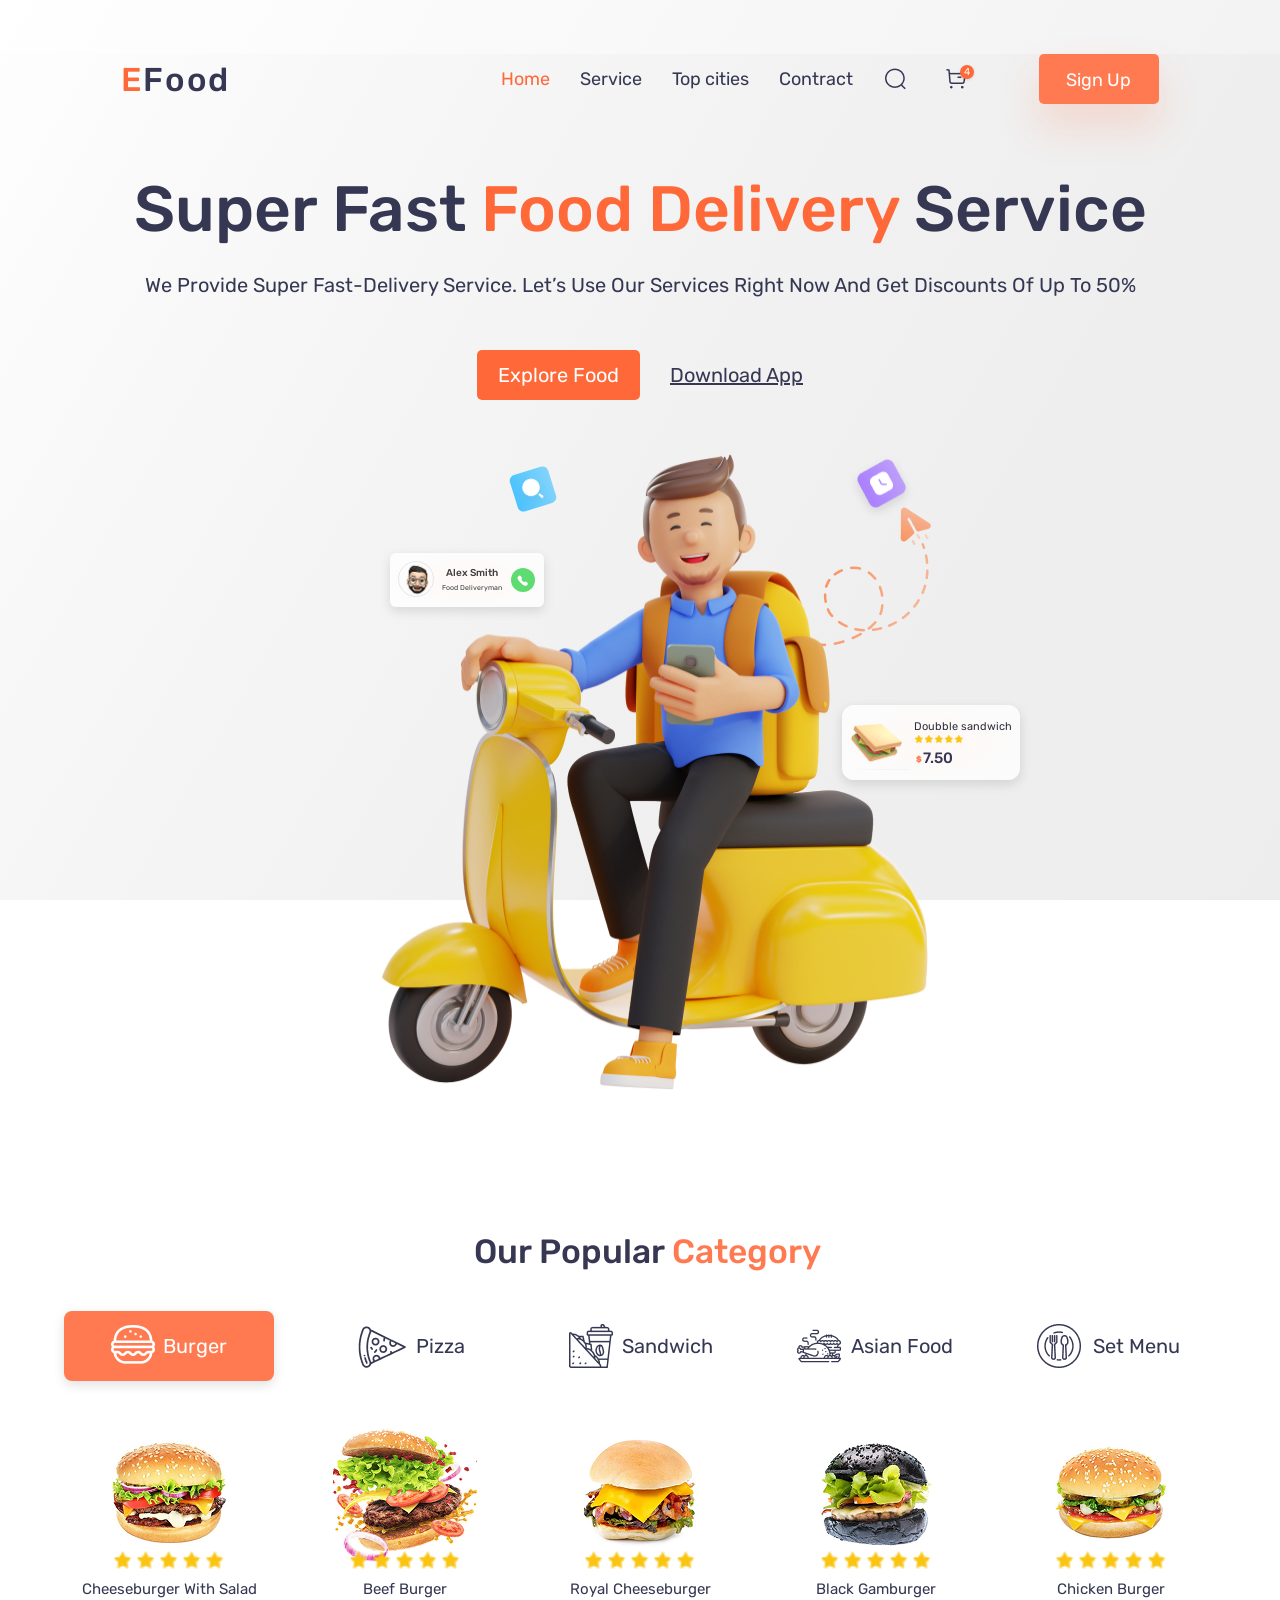
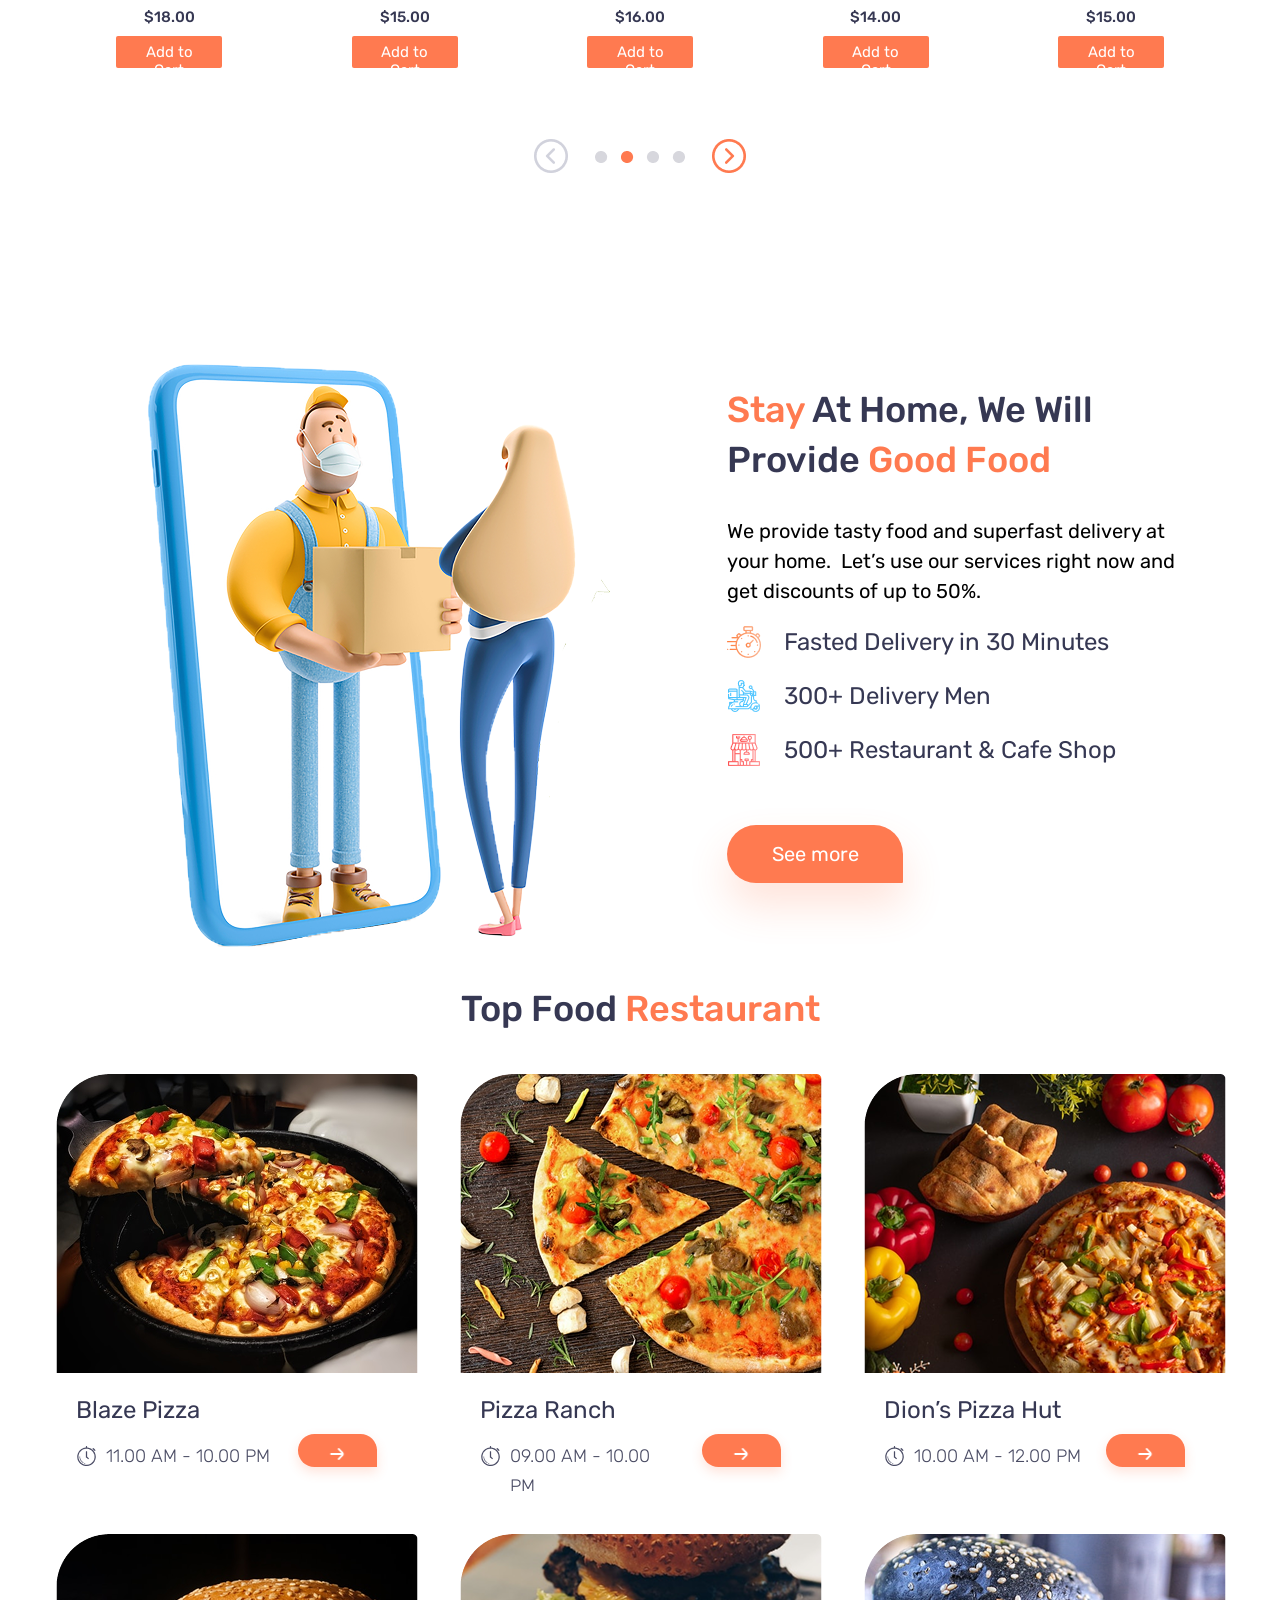
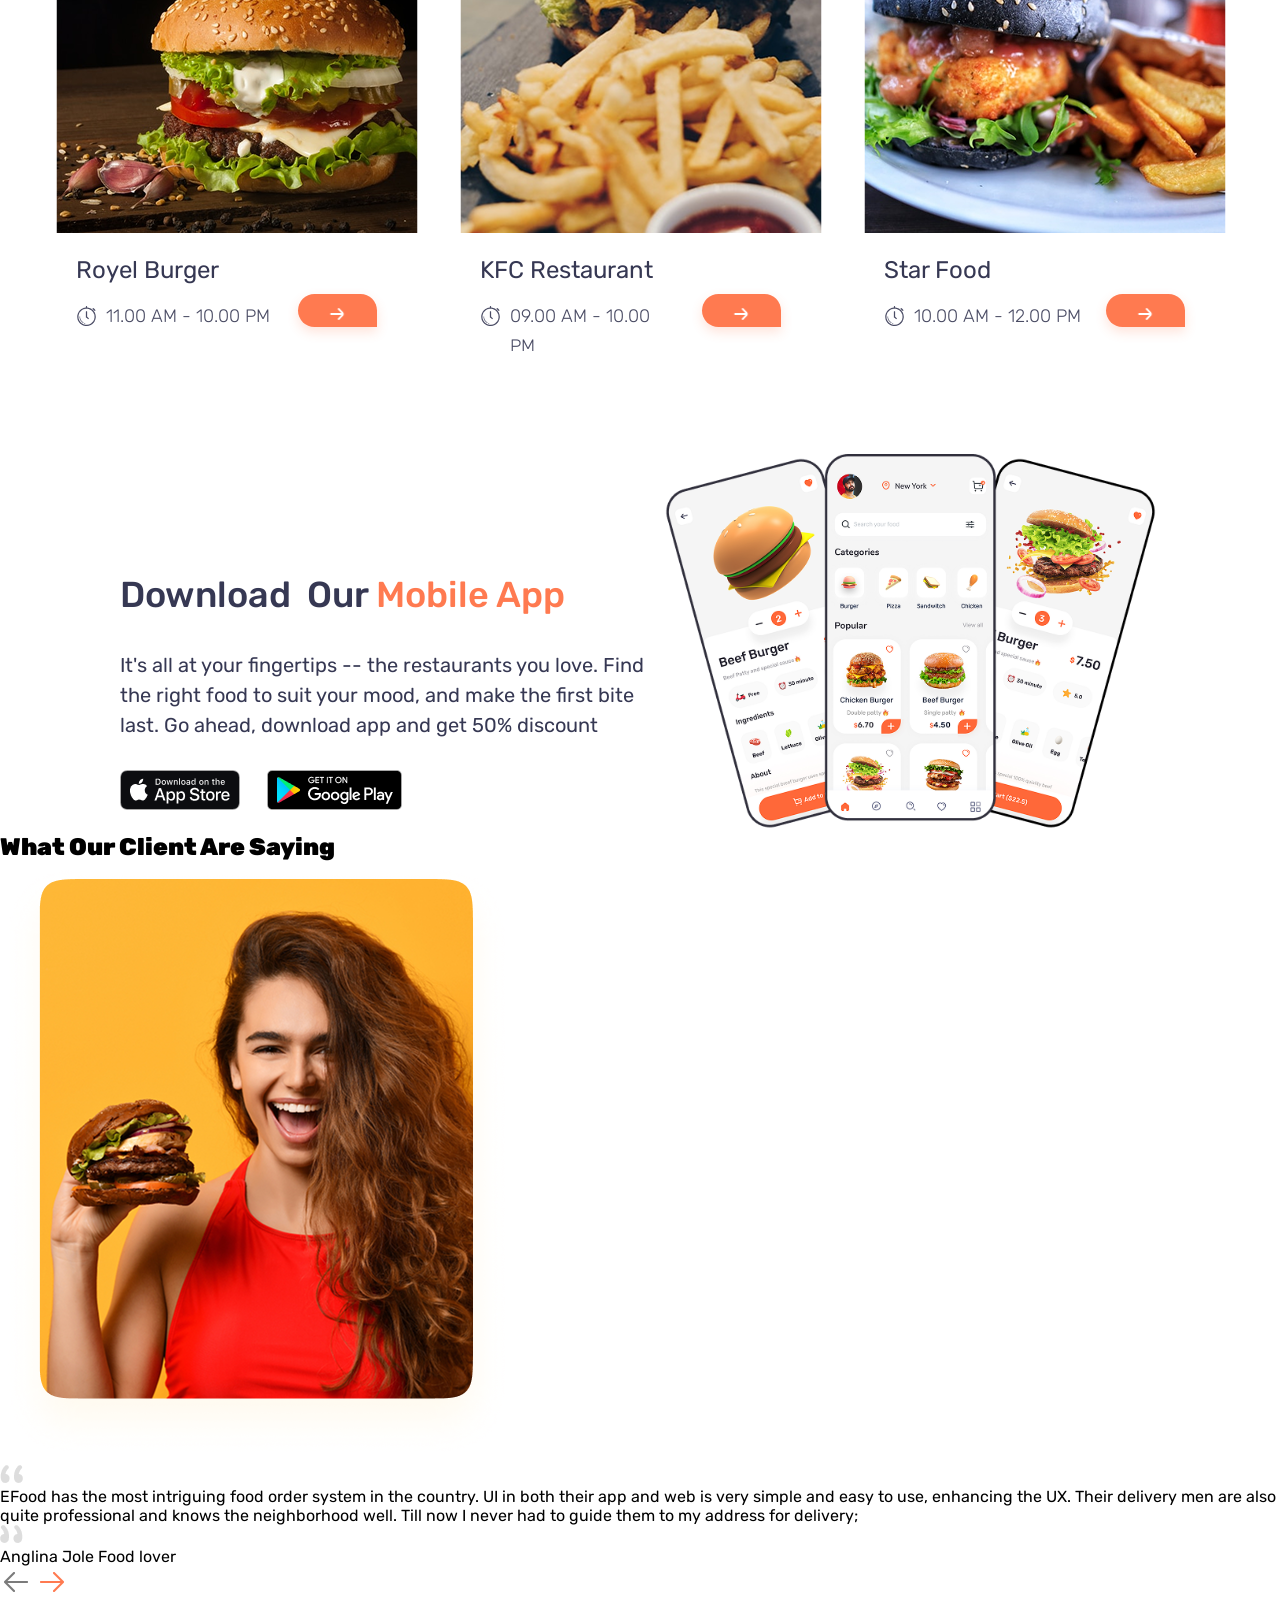
==== index.html @ 4e9129b2 "feat: add html code for Our Client section" ====
<!DOCTYPE html>
<html lang="en">
<head>
    <meta charset="UTF-8">
    <meta name="viewport" content="width=device-width, initial-scale=1.0">
    <title>EFood</title>
    <link rel="stylesheet" href="css/main.css">
</head>
<body class="container">
    <header class="header">
        <div class="header__container">
            <a href="/" class="header__logo">
                <h2 ><span>EFood</span></h2>
            </a>
             <div class="burger-menu">
                <nav class="header__nav">
                    <ul class="nav__list">
                        <li class="nav__item"><a href="/" class="nav__link active">Home</a></li>
                        <li class="nav__item"><a href="#service" class="nav__link">Service</a></li>
                        <li class="nav__item"><a href="#cities" class="nav__link">Top cities</a></li>
                        <li class="nav__item"><a href="#contact" class="nav__link">Contract</a></li>
                    </ul>
                </nav>    
                <div class="header__actions">
                    <button class="action__search">
                        <img src="images/little_search.png" alt="Search icon">
                    </button>
                    
                    <button class="action__cart">
                        <img src="images/cart.png" alt="Cart icon">
                        <span class="cart__badge">4</span>
                    </button>
                </div>
             </div>   
             <div class="menu_right">
                <button class="header__right-button">
                    <span class="signup_span">Sign Up</span>
                </button>
                <button class="mobile-menu-btn">
                    <img src="images/burger-menu.svg" alt="Menu">
                </button>  
             </div>
           
        </div>
    </header>
    <main>
        <section class="main_section1">
            <div class="main_div1_left">
                <h1 class="div__h1">
                    Super Fast <span class="h1_span">Food Delivery</span> Service
                </h1>
                <p class="div_p">We provide super fast-delivery service. Let’s use our services right now and get discounts of up to 50%</p>
                <div class="main_download"> 
                    <button class="div_button">Explore Food</button>
                    <a class="div_link" href="">Download App</a>
                </div>
            </div>
            <div class="main_div1_right">
                <span class="div_span_search">
                    <img  class="search_img" src="images/Search.png" alt="">
                </span>
                <img class="div_span_clock" src="images/Time.png" alt="">
                <div class="message_left">
                    <div class="row_massage">
                        <span class="div_span_funguy">
                            <img class="funny_guy_img" src="images/funny_guy.png" alt="">
                        </span>
                        <div class="column_massage">
                            <h4>Alex Smith</h4>
                            <span class="delivery_span">Food Deliveryman</span>
                        </div>
                        <span class="call_span"><img src="images/Call.png" alt=""></span>
                    </div>
                </div>

                <img class="send" src="images/Send.png" alt="">
                <img class="vector" src="images/Vector_7.png" alt="">
                
                <div class="message_right"> 
                    <img src="images/sandwitch.png" alt="" class="sandwich_img">
                    
                    <div class="sandwich-container">    
                        <p class="sandwich_text">Doubble sandwich</p>
                        <div class="stars_icons">
                            <img src="images/Icons=Star.png" alt="star_icon" class="star_icon">
                            <img src="images/Icons=Star.png" alt="star_icon" class="star_icon">
                            <img src="images/Icons=Star.png" alt="star_icon" class="star_icon">
                            <img src="images/Icons=Star.png" alt="star_icon" class="star_icon">
                            <img src="images/Icons=Star.png" alt="star_icon" class="star_icon">
                        </div>
                        <div class="div_dollar_price">
                            <span class="dollar">$</span>
                            <p class="price">7.50</p>
                        </div>
                    </div>  
                </div>
            <img class="img_scooter_guy" src="images/Scooter_Guy.png" alt="">
            </div>
        </section>
        <section class="popular_category_container">
            <h2 class="popular_category_section_title">Our Popular <span class="category_span">Category</span></h2>
            <div class="image-text-blocks">
                <div class="image-text-block">
                    <img src="images/little_burger.png" alt="Burger" class="block-image">
                    <p class="block-text">Burger</p>
                </div>
                <div class="image-text-block">
                    <img src="images/pizza.png" alt="Pizza" class="block-image">
                    <p class="block-text">Pizza</p>
                </div>
                <div class="image-text-block">
                    <img src="images/sandwich_coffe_img.png" alt="sandwich" class="block-image">
                    <p class="block-text">Sandwich</p>
                </div>
                <div class="image-text-block">
                    <img src="images/asian_food.png" alt="Asian Food" class="block-image">
                    <p class="block-text">Asian Food</p>
                </div>
                <div class="image-text-block">
                    <img src="images/set_menu.png" alt="Set Menu" class="block-image">
                    <p class="block-text">Set Menu</p>
                </div>
            </div>
            <div class="complex-blocks">
                <div class="complex-block">
                  <img src="images/big_burger_img1.png" alt="Buger" class="complex-image">
                  <div class="icons">
                    <img src="images/Icons=Star.png" alt="Star rating" class="icon">
                    <img src="images/Icons=Star.png" alt="Star rating" class="icon">
                    <img src="images/Icons=Star.png" alt="Star rating" class="icon">
                    <img src="images/Icons=Star.png" alt="Star rating" class="icon">
                    <img src="images/Icons=Star.png" alt="Star rating" class="icon">
                  </div>
                  <p class="complex-text">Cheeseburger With Salad</p>
                  <p class="complex-price">$18.00</p>
                  <button class="complex-button">Add to Cart</button>
                </div>
                <div class="complex-block">
                    <img src="images/big_burger_img2.png" alt="Buger" class="complex-image">
                    <div class="icons">
                        <img src="images/Icons=Star.png" alt="Star rating" class="icon">
                        <img src="images/Icons=Star.png" alt="Star rating" class="icon">
                        <img src="images/Icons=Star.png" alt="Star rating" class="icon">
                        <img src="images/Icons=Star.png" alt="Star rating" class="icon">
                        <img src="images/Icons=Star.png" alt="Star rating" class="icon">
                    </div>
                    <p class="complex-text">Beef Burger</p>
                    <p class="complex-price">$15.00</p>
                    <button class="complex-button">Add to Cart</button>
                </div>
                <div class="complex-block">
                    <img src="images/big_burger_img3.png" alt="Buger" class="complex-image">
                    <div class="icons">
                        <img src="images/Icons=Star.png" alt="Star rating" class="icon">
                        <img src="images/Icons=Star.png" alt="Star rating" class="icon">
                        <img src="images/Icons=Star.png" alt="Star rating" class="icon">
                        <img src="images/Icons=Star.png" alt="Star rating" class="icon">
                        <img src="images/Icons=Star.png" alt="Star rating" class="icon">
                    </div>
                    <p class="complex-text">Royal Cheeseburger</p>
                    <p class="complex-price">$16.00</p>
                    <button class="complex-button">Add to Cart</button>
                </div>
                <div class="complex-block">
                    <img src="images/big_burger_img4.png" alt="Buger" class="complex-image">
                    <div class="icons">
                      <img src="images/Icons=Star.png" alt="Star rating" class="icon">
                      <img src="images/Icons=Star.png" alt="Star rating" class="icon">
                      <img src="images/Icons=Star.png" alt="Star rating" class="icon">
                      <img src="images/Icons=Star.png" alt="Star rating" class="icon">
                      <img src="images/Icons=Star.png" alt="Star rating" class="icon">
                    </div>
                    <p class="complex-text">Black Gamburger</p>
                    <p class="complex-price">$14.00</p>
                    <button class="complex-button">Add to Cart</button>
                </div>
                <div class="complex-block">
                    <img src="images/big_burger_img5.png" alt="Buger" class="complex-image">
                    <div class="icons">
                        <img src="images/Icons=Star.png" alt="Star rating" class="icon">
                        <img src="images/Icons=Star.png" alt="Star rating" class="icon">
                        <img src="images/Icons=Star.png" alt="Star rating" class="icon">
                        <img src="images/Icons=Star.png" alt="Star rating" class="icon">
                        <img src="images/Icons=Star.png" alt="Star rating" class="icon">
                    </div>
                    <p class="complex-text">Chicken Burger</p>
                    <p class="complex-price">$15.00</p>
                    <button class="complex-button">Add to Cart</button>
                </div>
            </div>
            <div class="carousel">
                <img class="carousel-arrow-left" src="images/up-arrow.png" alt="Previous">
                <img class="carousel-arrow-items" src="images/Next.png" alt="Next">
                <img class="carousel-arrow-right" src="images/up-arrow_clicked.png" alt="Next">
            </div>
        </section>
        <section class="home-section">
            <div class="home-image">
                <img src="images/food_delivery.png" alt="Food delivery">
            </div>
            <div class="home-content">
                <h2 class="home-title">
                    <span class="first-word">Stay</span> at home, we will<br>
                    Provide <span class="last-words">good food</span>
                </h2>
                <p class="home-text">
                    We provide tasty food and superfast delivery at your home.&nbsp;&nbsp;Let’s use our services right now and get discounts of up to 50%.
                </p>
          
                <div class="home-features">
                    <div class="feature">
                        <img src="images/stopwatch.png" alt="Fast delivery" class="feature-icon">
                        <p class="feature-text">Fasted Delivery in 30 Minutes</p>
                    </div>
                    <div class="feature">
                        <img src="images/Delivery_icon.png" alt="Delivery man" class="feature-icon">
                        <p class="feature-text">300+ Delivery Men</p>
                    </div>
                    <div class="feature">
                        <img src="images/Resturent_icon.png" alt="Restaurants" class="feature-icon">
                        <p class="feature-text">500+ Restaurant & Cafe Shop</p>
                    </div>
                </div>
                <button class="home-button">See more</button>
            </div>
        </section>
        <section class="top_food_section">
            <h2 class="top_food_section_title">Top Food <span class="restaurant_span">Restaurant</span></h2>
            <div class="top_food_container">
                <div class="top_food_grid-item">
                    <img src="images/blaze_pizza.png" alt="Blaze Pizza" class="top_food_img">
                    <h3 class="top_food_text">Blaze Pizza</h3>
                    <div class="top_food_footer">
                        <img src="images/timer.png" alt="Opening hours" class="timer-icon">
                        <span class="footer-text">11.00 AM - 10.00 PM</span>
                        <button class="footer-button">
                            <img src="images/arrow.png" alt="View details" class="arrow-icon">
                        </button>
                    </div>
                </div>
          
              
                <div class="top_food_grid-item">
                    <img src="images/pizza_ranch.png" alt="Pizza Ranch" class="top_food_img">
                    <h3 class="top_food_text">Pizza Ranch</h3>
                    <div class="top_food_footer">
                        <img src="images/timer.png" alt="Opening hours" class="timer-icon">
                        <span class="footer-text">09.00 AM - 10.00 PM</span>
                        <button class="footer-button">
                            <img src="images/arrow.png" alt="View details" class="arrow-icon">
                        </button>
                    </div>
                </div>
            
                <div class="top_food_grid-item">
                    <img src="images/dion_pizza.png" alt="Dion's Pizza Hut" class="top_food_img">
                    <h3 class="top_food_text">Dion’s Pizza Hut</h3>
                    <div class="top_food_footer">
                        <img src="images/timer.png" alt="Opening hours" class="timer-icon">
                        <span class="footer-text">10.00 AM - 12.00 PM</span>
                        <button class="footer-button">
                            <img src="images/arrow.png" alt="View details" class="arrow-icon">
                        </button>
                    </div>
                </div>
            
                <div class="top_food_grid-item">
                    <img src="images/royel_burger.png" alt="Royel Burger" class="top_food_img">
                    <h3 class="top_food_text">Royel Burger</h3>
                    <div class="top_food_footer">
                        <img src="images/timer.png" alt="Opening hours" class="timer-icon">
                        <span class="footer-text">11.00 AM - 10.00 PM</span>
                        <button class="footer-button">
                            <img src="images/arrow.png" alt="View details" class="arrow-icon">
                        </button>
                    </div>
                </div>
            
                <div class="top_food_grid-item">
                    <img src="images/kfc.png" alt="KFC Restaurant" class="top_food_img">
                    <h3 class="top_food_text">KFC Restaurant</h3>
                    <div class="top_food_footer">
                        <img src="images/timer.png" alt="Opening hours" class="timer-icon">
                        <span class="footer-text">09.00 AM - 10.00 PM</span>
                        <button class="footer-button">
                            <img src="images/arrow.png" alt="View details" class="arrow-icon">
                        </button>
                    </div>
                </div>
            
                <div class="top_food_grid-item">
                    <img src="images/star_food.png" alt="Star Food" class="top_food_img">
                    <h3 class="top_food_text">Star Food</h3>
                    <div class="top_food_footer">
                        <img src="images/timer.png" alt="Opening hours" class="timer-icon">
                        <span class="footer-text">10.00 AM - 12.00 PM</span>
                        <button class="footer-button">
                            <img src="images/arrow.png" alt="View details" class="arrow-icon">
                        </button>
                    </div>
                </div>
            </div>
        </section>
        <section class="app-download-section">
            <h2 class="visually-hidden">Download Our Mobile App</h2>
            <div class="app-text-content">
                <h3 class="app-title">Download&nbsp;&nbsp;Our <span>Mobile App</span></h3>
                <p class="app-description">
                It's all at your fingertips -- the restaurants you love. Find the right food to suit your mood, and make the first bite last. Go ahead, download app and get 50% discount
                </p>
                <div class="app-buttons">
                    <button class="apple_button"></button>
                    <button class="google_button"></button>
                </div>
            </div>
            <img src="images/iphone_group.png" alt="App screens" class="app-image">
        </section>
        <section class="testimonial-section">
            <h2>What Our Client Are <span>Saying</span></h2>
            <div class="testimonial-content">
                
                    <img src="images/smiling_girl.png" alt="Client testimonial" class="testimonial-image">
                
                <div class="client_block1">
                    <div class="testimonial-text">
                        <img src="images/left_mark.png" alt="" class="quote-open">
                        <p>EFood has the most intriguing food order system in the
                            country. UI in both their app and web is very simple
                            and easy to use, enhancing the UX. Their delivery men are also
                            quite professional and knows the neighborhood well. Till
                            now I never had to guide them to my address for delivery;
                        </p>
                        <img src="images/right_mark.png" alt="" class="quote-close">
                    </div>
                <div class="client_block2">
                    <div class="testimonial-author">
                        <span class="author-name">Anglina Jole</span>
                        <span class="author-title">Food lover</span>
                    </div>
                    <div class="testimonial-navigation">
                        <img src="images/ArrowLeft.png" alt="Previous testimonial" class="arrow-left">
                        <img src="images/ArrowRight.png" alt="Next testimonial" class="arrow-right">
                    </div>
                </div>
                   
                </div>
            </div>
        </section>
    </main>
</body>
</html>
---- css/main.css ----
*,
*::before,
*::after {
    margin: 0;
    padding: 0;
    box-sizing: border-box;
}

@font-face {
  font-display: swap; /* Check https://developer.mozilla.org/en-US/docs/Web/CSS/@font-face/font-display for other options. */
  font-family: 'Rubik';
  font-style: normal;
  font-weight: 300;
  src: url('../fonts/rubik-v28-latin-300.woff2') format('woff2'); /* Chrome 36+, Opera 23+, Firefox 39+, Safari 12+, iOS 10+ */
}

/* rubik-regular - latin */
@font-face {
    font-display: swap; /* Check https://developer.mozilla.org/en-US/docs/Web/CSS/@font-face/font-display for other options. */
    font-family: 'Rubik';
    font-style: normal;
    font-weight: 400;
    src: url('../fonts/rubik-v28-latin-regular.woff2') format('woff2'); /* Chrome 36+, Opera 23+, Firefox 39+, Safari 12+, iOS 10+ */
  }
  /* rubik-500 - latin */
  @font-face {
    font-display: swap; /* Check https://developer.mozilla.org/en-US/docs/Web/CSS/@font-face/font-display for other options. */
    font-family: 'Rubik';
    font-style: normal;
    font-weight: 500;
    src: url('../fonts/rubik-v28-latin-500.woff2') format('woff2'); /* Chrome 36+, Opera 23+, Firefox 39+, Safari 12+, iOS 10+ */
  }
  /* rubik-900 - latin */
  @font-face {
    font-display: swap; /* Check https://developer.mozilla.org/en-US/docs/Web/CSS/@font-face/font-display for other options. */
    font-family: 'Rubik';
    font-style: normal;
    font-weight: 900;
    src: url('../fonts/rubik-v28-latin-900.woff2') format('woff2'); /* Chrome 36+, Opera 23+, Firefox 39+, Safari 12+, iOS 10+ */
  }


  @font-face {
    font-display: swap; /* Check https://developer.mozilla.org/en-US/docs/Web/CSS/@font-face/font-display for other options. */
    font-family: 'DM Sans';
    font-style: normal;
    font-weight: 400;
    src: url('../fonts/dm-sans-v15-latin-regular.woff2') format('woff2'); /* Chrome 36+, Opera 23+, Firefox 39+, Safari 12+, iOS 10+ */
  }

  body, button {
    font-family: 'Rubik', sans-serif;
    font-weight: 400; 
    margin: 0;
    padding: 0;
    
  }
  
  h1, h2, h3 {
    font-family: 'Rubik', sans-serif;
    font-weight: 900; 
  }
  
  .special-text {
    font-family: 'Rubik', sans-serif;
    font-weight: 500; 
  }
  

  body {
    max-width: 1440px;
    width: 100%;
    margin: 0 auto;
    box-sizing: border-box;
  }
  
  .container {
    
    max-width: 1440px; 
    margin: 0 auto; 
    box-sizing: border-box;
  }


  /*body {
    width: 100%;
    min-height: 100vh; /* Минимальная высота - на весь экран 
    margin: 0 auto;
    max-width: 1440px; /* Максимальная ширина для больших экранов 
    
    /* Для контента, который должен растягиваться 
    display: flex;
    flex-direction: column;
  }*/

  /*body{
    background: linear-gradient(120deg, rgba(239, 239, 239, 0.00) -2.01%, rgba(237, 237, 237, 1.0) 103.74%);
    backdrop-filter: blur(388.5px);
  }*/
  body, html {
    height: 100%;
    min-height: 100vh;
    margin: 0;
    background: linear-gradient(120deg, rgba(239, 239, 239, 0.00) -2.01%, rgba(237, 237, 237, 1.0) 103.74%);
   /* backdrop-filter: blur(388.5px);*/
    background-attachment: fixed;
  }

  .header {
    max-width: 73rem;
    max-height: 3.125rem;
    margin-top: 3.375rem;
    margin-left: 9.44%;
    margin-right: 9.44%;
  }
  
  .header__container {
    display: flex;
    align-items: center;
    justify-content: space-between;
    width: 100%;
    max-width: 100%;
    max-height: 3.125rem;
    
  }
  
  .header__logo {
    text-decoration: none;
  }
  
  .header__logo h2 {
    display: flex;
    max-width: 6.625rem; /* 106px → rem */
    color: #363853;
    font-size: 2.0625rem; /* 33px → rem  clamp(1.5rem, 5vw, 2.0625rem) */
    font-weight: 500;
    line-height: normal;
    letter-spacing: 0.103125rem; /* 1.65px → rem */
  }
  
  .header__logo span::first-letter{
    color: #FF6838;
  }
  
  .burger-menu {
    display: flex;
    flex-direction: row;
    margin-left: auto;  
  }


  .header__nav{
    display: flex;
    /* 17.4375rem → % */
  }
  
  .nav__list{
    max-width: 27.9375rem; /* 447px → rem */
    display: flex;
    justify-content: space-around;
    gap: 3.75rem;
    list-style: none;
    
  }
  
  .nav__item {
    font-style: normal;
   /* font-size: clamp(1rem, 3vw, 1.125rem); */
    font-size: 1.125rem;/* Адаптивный размер */
    line-height: normal;
    position: relative;
  }
  
  .header__nav .nav__list:nth-child(1) .nav__item {
    color: #FF6838;
  }
  
  .nav__link {
    text-decoration: none;
    color: #363853;
    transition: color 0.3s ease;
    display: flex;
    align-items: center;
    height: 100%;
    padding: 0.5rem 0; 
  }
  
  .nav__link.active {
    color: #FF6838 !important;
  }
  
  .header__actions {
    display: flex;
    align-items: center;
    width: auto; 
    margin-left: 3.6875rem; 
  }
  
  .action__search{
    background: none;
    display: flex;
    width: 1.3125rem;
    height: 1.375rem;
    border: none;
    flex-shrink: 0;
  }
  
  
  .action__cart{
    background: none;
    border: 2px;
    cursor: pointer;
    width: 1.25rem;
    height: 1.25rem;
    display: flex;
    margin-left: 3.75rem;
  }
  
  .cart__badge {
    position: absolute;
    width: 0.875rem;
    height: 0.875rem;
    background: #FF6838;
    color: white;
    border-radius: 50%;
    font-size: 0.625rem;
    display: flex;
    align-items: center;
    justify-content: center;
    box-shadow: 0 0.0625rem 0.1875rem rgba(0,0,0,0.12);
    transform: translate(14px, -4px); 
  }
  
  .header__right-button {
    background: #FF7A50;
    min-width: 7.5rem; /*clamp(6rem, 15vw, 7.5rem)*/
    min-height: 3.125rem; /*clamp(2.5rem, 6vw, 3.125rem)*/
    box-shadow: 0 1.375rem 2.5rem 0 rgba(255, 104, 56, 0.19);
    border-radius: 0.3125rem;
    border: none;
    transition: opacity 0.3s ease;
    display: flex;
    justify-content: center;
    align-items: center;
    margin-left: 3.5625rem;
  }
  
  .header__right-button:hover {
    opacity: 0.9;
  }
  
  .signup_span {
    font-size: 1.125rem; 
    color: #FFFFFF;
    cursor: pointer;
    font-style: normal;
    line-height: 1.3125rem;
    display: flex;
    margin-left: -0.0625rem;
    margin-top: 0.1875rem;
  }


.mobile-menu-btn {
  display: none;
  background: none;
  border: none;
  cursor: pointer;
}

.main_section1{
  max-width: 76.9375rem;
  width: 100%;
  min-height: 50rem;
  margin-left: 8.5rem;
  margin-right: 4.625rem;
  padding: 6.5625rem 0 0;
  display: flex;
  justify-content: space-between;
}

.main_div1_left{
  width: 50%;
  display: flex;
  flex-direction: column;
  margin-top: 7.1875rem;
}


.div__h1{
  color: var(--Primary, #363853);
  font-size: 4.125rem;
  font-style: normal;
  font-weight: 500;
  line-height: normal;
  text-transform: capitalize;
}

.h1_span{
  color: #FF6838
}

.div_p {
  color: var(--Primary, #363853);
  font-size: clamp(1rem, 2vw, 1.25rem);
  font-style: normal;
  line-height: 1.875rem;  
  text-transform: capitalize;
  margin-left: 0;
  margin-top: 1.4375rem;
}

.main_download{
  width: 100%;
  display: flex;
  flex-direction: row;
  gap: 1.875rem;
  justify-content: start;
  align-items: center;
  margin-top: 3.125rem;
}

.div_button{
  
  width: 10.1875rem;
  height: 3.15rem;
  border-radius: 0.3125rem;
  border: none;
  text-align: center;
  font-size: 1.25rem;
  font-style: normal;
  line-height: normal;
  background: #FF6838;
  color: #FFFFFF;
  cursor: pointer;
  transition: opacity 0.3s ease;
  display: flex;
  align-items: center;
  justify-content: center;
}

.div_link{
  text-decoration: none;
  color: #363853;
  font-size: 1.25rem;
  transition: color 0.3s ease;
  display: flex;
  align-items: center;
  text-decoration: underline;
  height: 100%;
  margin: 0.1875rem 0;

}

.main_div1_right{
 
  width: 65%;
  display: flex;
  flex-direction: column;
  align-items: center;
}

.div_span_search{
  width: 2.5rem;
  height: 2.375rem;
  transform: rotate(-17.42deg);
  display: flex;
  position: absolute;
  flex-shrink: 0;
  border: none;
  border-radius: 0.375rem;
  background: linear-gradient(86deg, #47C2FF -3.59%, rgba(99, 203, 254, 0.65) 131.2%);
  margin-left: -13.0625rem;
  margin-top: 1.375rem;
}
.search_img{
  width: 2.875rem;
  height: 2.75rem;
  transform: rotate(17.58deg);
  margin-left: -0.25rem;
  margin-top: 0px;
}

.div_span_clock{
  width: 4.5625rem;
  height: 4.5625rem;
  position: absolute;
  flex-shrink: 0;
  border-radius: 0.375rem;
  margin-left: 26.4375rem;
  margin-top: 0.4375rem;
}

.message_left{
  width: 9.625rem;
  height: 3.375rem;
  position: absolute;
  flex-shrink: 0;
  border-radius: 0.375rem;
  border: none;
  background: radial-gradient(50% 50% at 50% 50%, #FEF8F5 0%, rgba(255, 255, 255, 0.79) 100%);
  margin-left:  -21.6875rem;
  margin-top: 7.75rem;
  box-shadow: 0px 4px 12px 0px rgba(0, 0, 0, 0.12);

}

.row_massage{
  display: flex;
  flex-direction: row;
}

.div_span_funguy{
  width: 2.25rem;
  height: 2.25rem;
  position: absolute;
  flex-shrink: 0;
  border: 1px solid #96939333;
  border-radius: 50%;
  margin-left: 0.5rem;
  margin-top: 0.5rem;
}

.funny_guy_img {
  width: 2.625rem;
  height: 2.625rem;
  flex-shrink: 0;
  margin-left: -0.1875rem; 
  margin-top: -0.125rem;
}

.column_massage{
  display: flex;
  flex-direction: column;
  color: var(--Black, #3D3D3D);
  font-style: normal;
  text-transform: capitalize;
  line-height: 1.65;
  margin-left: 3.25rem;
  margin-top: 0.75rem;
}

.column_massage h4{
  font-size: 0.625rem;
  font-weight: 500;
}

.delivery_span{
  font-size: 0.4375rem;
}

.call_span{

  width: 1.5rem;
  height:  1.5rem;
  flex-shrink: 0;
  background: #5EDB71;

  border-radius: 50%;
  border: none;
  margin-left: 0.5625rem;
  margin-top: 0.9375rem;
}
.call_span img{

  margin-left: 0.375rem;
  margin-top: 0.4375rem;
}


.send{
  display: flex;
  position: absolute;
  margin-left: 29.625rem;
  margin-top: 4.1875rem;
  transform: rotate(0.27deg);
}

.vector {
  display: flex;
  position: absolute;
  margin-left: 24.75rem;
  margin-top: 6.75rem;
}

.message_right{
  width: 11.125rem;
  height: 4.6875rem;
  position: absolute;
  display: flex;
  flex-direction: row;
  flex-shrink: 0;
  border-radius: 0.75rem;
  background: var(--Bg, radial-gradient(50% 50% at 50% 50%, #FEF8F5 0%, rgba(255, 255, 255, 0.79) 100%));
  margin-left:  32.25rem;
  margin-top: 16.9375rem;
  box-shadow: 0px 4px 12px 0px rgba(0, 0, 0, 0.12);
}

.img_scooter_guy{
  width: 43.0625rem;
  height: 42.5rem;
  position: absolute;
  margin-left: -3.6875rem;
}

.sandwich_img{
  width: 4.3125rem;
  height: 3.375rem;
  margin-left: -0.125rem;
  margin-top: 0.6875rem;
}

.sandwich-container{
  margin-left: 0.3125rem;
  margin-top: 0.9375rem;
}

.sandwich_text{
  color: #302F3C;
  font-size: 0.6875rem;
  line-height: normal;
}

.stars_icons {
  display: flex;
  flex-direction: row;
  margin-top: 0.0625rem;
}

.star_icon{
  width: 0.625rem;
  height: 0.625rem;
}

.div_dollar_price{
  display: flex;
  flex-direction: row;
  text-align: center;
  font-style: normal;
  line-height: normal;
}

.dollar{
  color: var(--Secondary, #FF7A50);
  font-size: 0.5rem;
  font-weight: 700;
  margin-left: 0.125rem;
  margin-top: 0.6875rem;
}

.price{
  color: var(--Primary, #363853);
  font-size: 0.9375rem;
  font-weight: 500;
  margin-left: 0.0625rem;
  margin-top: 0.3125rem;
}

.popular_category_container {
  
  border: none;
  max-width: 72.125rem;
  margin-left: 9.931%; /*8.9375rem*/
  margin-right: 9.931%;
  margin-top: 5.3125rem;
  display: grid; 
  justify-content: stretch;
  
}

.popular_category_section_title{
  text-align: center; 
  font-size: clamp(1.5rem, 2vw + 0.5rem, 2.25rem); 
  font-style: normal;
  font-weight: 500;
  line-height: normal;
  color: var(--Primary, #363853);
  margin-left: 0.875rem; 
}
.category_span{
  color: var(--Secondary, #FF7A50);
}

.image-text-blocks {
  display: grid;
  grid-template-columns: repeat(5, 1fr);
  justify-content: stretch;
  column-gap: 1.625rem;
  margin-top: 2.5rem;
  
}


.image-text-block {
  width: 13.125rem;
  height: 4.375rem;
  display: flex;
  align-items: center; 
  border-radius: 0.5rem; 
  background: #FFF;
  border: none;
}

.image-text-block:first-child {
  background: var(--Secondary, #FF7A50);
  box-shadow: 0px 4px 12px 0px rgba(0, 0, 0, 0.12);
}

.block-image {
  width: 2.75rem; 
  height: 2.75rem;
  object-fit: cover;
  margin-left: 0;
  margin-top: 0;
}

.block-text {
  color: var(--Primary, #363853);
  font-size: 1.25rem;
  font-style: normal;
  line-height: normal;
  margin-left: 0;
  margin-top: 0;
}

.image-text-block:first-of-type .block-text {
  color: #FFF;
}

.image-text-block:first-of-type .block-text {
  margin-left: 0.5rem;
}

.image-text-block:first-of-type .block-image {
  margin-left: 2.9375rem;
}

.image-text-block:nth-child(2) .block-text {
  margin-left: 0.5625rem;
}

.image-text-block:nth-child(2) .block-image {
  width: 3.9375rem;
  height:  3.9375rem;
  margin-left: 2.75rem;
  margin-top: 0.125rem;
}


.image-text-block:nth-child(3) .block-text {
  margin-left: 0.5625rem;
}

.image-text-block:nth-child(3) .block-image {
  margin-left: 2.125rem;
}

.image-text-block:nth-child(4) .block-text {
  margin-left: 0.625rem;
}

.image-text-block:nth-child(4) .block-image {
  margin-left: 1.625rem;
}

.image-text-block:nth-child(5) .block-text {
  margin-left: 0.75rem;
}

.image-text-block:nth-child(5) .block-image {
  margin-left: 1.9375rem; 
}

.complex-blocks {
  display: grid;
  grid-template-columns: repeat(5, 1fr);
  justify-content: stretch;
  column-gap: 1.625rem;
  margin-top: 2.5rem;
}

.complex-block {
  width: 13.125rem;
  height: 17.4375rem;
  display: flex;
  flex-direction: column; 
  align-items: center; 
  border: none;
  border-radius: 12px; 
  background: #FFF;
}

.complex-image {
  width: 9rem; 
  height: 9rem;
  object-fit: cover; 
  margin-left: 2.0625rem;
  margin-right: 2.0625rem;
  margin-top: 0px;
}

.icons {
  display: flex;
  justify-content: space-around;
  gap: 0.1875rem; 
  margin-left: 3.0625rem;
  margin-right: 3.0625rem;
  margin-top: -0.9375rem;
}

.icon {
  width: 1.25rem; 
  height: 1.25rem;
}

.complex-text {
  font-size: 0.9375rem;
  color: var(--Primary, #363853);
  margin-top: 0.625rem;
  margin-left: 0px;
}

.complex-price {
  font-size: 0.9375rem;
  color: var(--Primary, #363853);
  font-weight: 500; 
  margin-top: 0.625rem;
}

.complex-button {
  width: 6.625rem; 
  height: 2rem;
  padding: 0.4375rem 0.8125rem;
  font-size: 0.9375rem;
  color: #ffffff;
  border-radius: 2px;
  background: var(--Secondary, #FF7A50);
  border: none;
  cursor: pointer;
  margin-top: 0.625rem;
}

.carousel{
  display: flex;
  flex-direction: row;
  justify-content: center;
  align-items: center;
  gap: 1.6875rem;
}

.carousel-arrow-left, 
.carousel-arrow-right{
  width: 2.125rem; 
  height: 2.125rem;
  margin-top: 2.4375rem;
}
.carousel-arrow-items{
  width: 5.625rem; 
  height: 0.75rem;
  margin-top: 2.5rem; /*3.125*/
}

.home-section {
  display: flex;
  align-items: center; 
  gap: 8.5625rem; 
  padding: 0px;
  max-width: 75.75rem;
  margin-left: 7.917%; /*7.125rem*/
  margin-right: 7.917%;
  margin-top: 6.125rem;
}


.home-image {
  max-width: 39.125rem;
  max-height: 45.1875rem;
}

.home-content {
  max-width: 28.125rem;
  max-height: 45.1875rem;
}

.home-title {
  color: var(--Primary, #363853);
  font-size: 2.25rem; 
  font-weight: 500;
  line-height: 3.125rem; 
  text-transform: capitalize;
  margin-left: 0;
  padding-top: 0.125rem;
}
.first-word,
.last-words {
  color: var(--Secondary, #FF7A50); 
}

.home-text {
  font-size: 1.25rem;
  font-style: normal;
  line-height: 1.875rem;
  margin-left: 0;
  padding-top: 1.9375rem;
}

.home-features {
  display: flex;
  flex-direction: column;
  row-gap: 1.25rem;
  margin-left: 0;
  margin-top: 1.1875rem;
}

.feature {
  display: flex;
  align-items: center; 
  gap: 1.4375rem;
  margin-left: 0;
  margin-top: 0px;
}

.feature-icon {
  width: 2.125rem; 
  height: 2.125rem;
  margin-left: 0;
  margin-top: 0px;
}

.feature-text {
  font-size: 1.5rem;
  font-style: normal;
  color: #363853;
  line-height: 1.875rem; 
  margin-left: 0;
  margin-top: -0,25rem;
}


.home-button {
  width: 11rem;
  height: 3.625rem;
  color: #FFF;
  font-size: 1.25rem;
  font-style: normal;
  line-height: normal;
  padding: 0.9375rem 1.875rem;
  border: none;
  cursor: pointer;
  flex-shrink: 0;
  transition: background-color 0.3s ease;
  border-radius: 30px 30px 1px 30px;
  background: var(--Secondary, #FF7A50);
  box-shadow: 0px 22px 40px 0px rgba(255, 104, 56, 0.19);
  margin-left: 0;
  margin-top: 3.625rem;

}


.top_food_section {
  max-width: 73.0625rem;
  height: 957px;
  margin-left: 9.41%;/*135.5px*/
  margin-right: 9.41%;
  margin-top: 8.0625rem;
}

.top_food_section_title {
  color: var(--Primary, #363853);
  text-align: center;
}

.restaurant_span{
  color: var(--Secondary, #FF7A50);
}

.restaurant_span,
.top_food_section_title{
  font-size: 2.25rem;
  font-style: normal;
  font-weight: 500;
  line-height: 1.875rem;
  text-transform: capitalize;
}


.top_food_container {
  max-width: 73.0625rem;
  max-height: 54.8125rem;
  display: grid;
  grid-template-columns: repeat(3, 1fr); 
  justify-content: stretch;
  row-gap: 2.6875rem;  
  column-gap: 2.625rem;
  margin-top: 3.125rem;
}


.top_food_grid-item {
  position: relative;
  width: 22.625rem;
  height: 26.0625rem;
  border-radius: 3.3125rem 0.3125rem;
  background: #FFF;
  overflow: hidden;
  display: flex;
  flex-direction: column;
}


.top_food_img {
  width: 22.625rem;
  height: 18.6875rem;
  object-fit: cover;
}


.top_food_text {
  color: var(--Primary, #363853);
  font-size: 1.5rem;
  font-style: normal;
  font-weight: 400;
  line-height: 1.875rem; 
  margin-left: 1.25rem;
  margin-top: 1.375rem;
}

.top_food_footer {
  width: 18.875rem;
  height: 2.0625rem;
  display: flex;
  align-items: center;
  margin-left: 1.1875rem;
  margin-top: 0.875rem;
}

.timer-icon {
  width: 1.4375rem;
  height: 1.375rem;
  margin-left: 0px;
}

.footer-text {
  width: 10.5625rem;
  height: 1.875rem;
  font-size: 1.125rem;
  font-style: normal;
  font-weight: 300;
  line-height: 1.875rem;
  color: var(--Primary, #363853);
  opacity: 0.9;
  margin-left: 8px;
}

.footer-button {
  width: 4.9375rem;
  height: 2.0625rem;
  border-radius: 20px 20px 0px 20px;
  background: var(--Secondary, #FF7A50);
  box-shadow: 0px 5px 12px 0px rgba(255, 104, 56, 0.19);
  padding: 0.5rem 1rem;
  color: #fff;
  border: none;
  cursor: pointer;
  transition: background-color 0.3s ease;
  margin-left: 1.5rem;
  margin-top: 0.6875rem;
  margin-bottom: 1.375rem;
}

.arrow-icon{
  width: 1.5rem;
  height: 1.5rem;
  flex-shrink: 0;
}


.app-download-section {
  display: flex;
  justify-content: space-between; 
  gap: 0.375rem;
  max-width: 73.125rem;
  /*height: 480px;*/
  margin-left: 9.375%;
  margin-right: 9.375%;
  margin-top: 10.1875rem;
}


.app-text-content {
  max-width: 32.75rem;
  /*height: 15.1875rem;*/
  margin-top: 7.25rem;
}

.app-title {
  color: var(--Primary, #363853);
  font-size: 2.25rem;
  font-style: normal;
  font-weight: 500;
  line-height: 3.125rem; /* 138.889% */
  text-transform: capitalize;
  margin-top: 0.1875rem;
}

.app-title span{
  color: var(--Secondary, #FF7A50);
}

.app-description {
  /*height: 5.875rem;*/
  color: #363853;
  font-size: 1.25rem;
  font-style: normal;
  font-weight: 400;
  line-height: 1.875rem; /* 150% */
  margin-top: 1.875rem;
}

.app-buttons {
  display: flex;
  gap: 1.6875rem;
  margin-top: 1.875rem;
  
}

.apple_button{
  width: 7.5rem;
  height: 2.5rem;
  border-radius: 7px;
  border: none;
  background-position: center; 
  background-image: url('../images/Apple.png');
  
}

.google_button{
  width: 8.4375rem;
  height: 2.5rem;
  border-radius: 5px;
  border: none;
  background-position: center; 
  background-image: url('../images/Google\ Play.png');
}


.app-image {
  max-width: 39.625rem;
  max-height: 30rem;
  margin-left: 0;
  margin-top: 0.1875rem;
}

.visually-hidden {
  position: absolute;
  width: 1px;
  height: 1px;
  margin: -1px;
  padding: 0;
  overflow: hidden;
  clip: rect(0, 0, 0, 0);
  border: 0;
}


  @media (max-width: 1439px) {
  
    /*header adaptibility*/
    .header__right-button {
      margin-left: 2.5rem;
    }

    .header__actions{
      margin-left: 2rem;
    }

    .nav__list {
      gap: 1.875rem;
    }
    
    .burger-menu{
      margin-left: 15rem;  
    }

    .action__cart{
      margin-left: 2.5rem;
    }

    /*first_section_adaptive*/
    .main_section1 {
        margin: 0 auto;
        flex-direction: column;
        align-items: center;
        text-align: center; 
        padding: 2.1875rem;
    }

    .main_div1_left {
      width: 100%; 
      margin-top: 2rem; 
    }
    
    .main_div1_right {
      width: 100%;
    }

    .div__h1 {
      font-size: 4rem;
    }
    .main_download {
      justify-content: center;
    }

    .img_scooter_guy {
      position: relative;
      margin: 2rem 0 auto;
      transform: none;
    }


    .div_span_search{
      margin-left: -13.4375rem;
      margin-top: 4.375rem;
    }

    .div_span_clock{
      margin-left: 30.1875rem;
      margin-top: 3.1875rem;
    }

    .send{
      display: flex;
      position: absolute;
      margin-left: 34.1875rem;
      margin-top: 6.625rem;
      
    }
    
    .vector {
      display: flex;
      position: absolute;
      margin-left: 29.25rem;
      margin-top: 8.9375rem;
    }
    
    .message_left{
      margin-left:  -21.6875rem;
      margin-top: 9.5625rem;
    }
    
    .message_right{
      margin-left:  36.3125rem;
      margin-top: 19.0625rem;
    }

    .call_span img{
      margin-left: 0px;
    }

    /*popular category section*/
    .popular_category_container {
      max-width: 90%;
      margin: 85px auto 0;
      
    }
    .image-text-blocks {
      grid-template-columns: repeat(auto-fit, minmax(120px, 1fr));
    }
    
    .complex-blocks {
      grid-template-columns: repeat(auto-fit, minmax(180px, 1fr));
    }
    
    /*home_section*/
    .home-section {
      gap: 0px; 
    }
    /*top_food_section*/
    .top_food_section {
      margin: 0 auto;
    }

    /*download_our_app*/

    .app-download-section{
      margin-top: 100px;
    }

    .app-image {
      max-width: 500px;
      max-height: 378.55px;
      /*margin-left: 0;
      margin-top: 0.1875rem;*/
    }
    
  }

  @media (max-width: 1200px) {
  
    
 /*header adaptibility*/
    .menu_right{
      display: flex;
      flex-direction: row;

    }
    .header__nav {
      display: none;
    }
    
    .header__actions{
      display: none;
    }
    .header__right-button {
      margin-left: 0;
    }

    .mobile-menu-btn {
      display: block;
      margin-left: 2rem;
    }


    /*first_section_adaptive*/
    
    .main_div1_left {
      max-width: 37.5rem;
      display: flex;
      flex-wrap: wrap;
    }

    .div__h1,  .div_p{
      text-align: center;
      margin: 0 auto;
    }

 /*popular category section*/

    .image-text-block:nth-child(5),
    .complex-block:nth-child(5) {
      display: none;
    }


     /*home_section*/
     .home-section {
      margin: 0 auto;
      flex-direction: column;
      align-items: center;
      text-align: center; 
      padding: 2.1875rem;
    }

    .home-title {
      font-size: 2.75rem;
      padding-top: 3.125rem;
    }

    .home-image{
      order: 2;
    }
    .home-content{
      order: 1;
      max-width: 31.25rem;
      max-height: 40.625rem;
    }
    .home-features{
      margin: 1.9375rem auto 0;
     max-width: 25rem;
    }
    /*top_food_section*/
    .top_food_container {
      grid-template-columns: repeat(auto-fit, minmax(22.5625rem, 1fr));
    }

    .top_food_section {
      height: 1440px;
      margin-left: 9.41%;/*135.5px*/
      margin-right: 9.41%;
    }

    .top_food_grid-item{
      margin: 0 auto;
    }

    /*download_our_app*/
    .app-download-section{
      
      flex-direction: column;
      gap: 3rem;
    }
    .app-text-content,
    .app-image
    {
      text-align: center;
      margin: 0 auto;
    }

    .app-description,
    .app-buttons {
      margin-top: 1.5625rem;
    }

    .app-buttons {
      justify-content: center;
    }
    

  }
  
  @media (max-width: 992px) {
     
    .image-text-block:nth-child(4),
    .complex-block:nth-child(4) {
      display: none;
    }
  /*top_food_section*/
    .top_food_section {
      margin-left: 2%;
      margin-right: 2%;
    }
  }


  @media(max-width: 795px){
    .top_food_section {
      height: 175.625rem;
    }
  }

@media (max-width: 768px) {
  
/*header adaptibility*/
    .header__container{
      width: auto;
      display: flex;
      justify-content: space-between;
    }
    .burger-menu{
      max-width: 0;
      margin-left: 0;
    }

    .header__right-button {
      min-width: 6rem;
    }

    .mobile-menu-btn {
      display: block;
      margin-left: 1rem;
    }
    .menu_right{
      margin-left: 1rem;
    }

/*first_main_section*/

    .img_scooter_guy {
      max-width: 36rem;
      max-height: 35.5625rem;
    }

    .div_span_search{
     
      margin-left: -13.4375rem;
      margin-top: 4.375rem;
    }

    .div_span_clock{
      margin-left: 28.125rem;
      margin-top: 3.1875rem;
    }

    .send{
      display: flex;
      position: absolute;
      margin-left: 32rem;
      margin-top: 6,625rem;
      
    }
    
    .vector {
      display: flex;
      position: absolute;
      margin-left: 27.0625rem;
      margin-top: 8.9375rem;
    }
    
    .message_left{
      width: 9.625rem;
      height: 3.375rem;
      margin-left:  -21.6875rem;
      margin-top: 9.0625rem;
    }
    
    .message_right{
      display: none;
    }

    .div_span_funguy {
      margin-left: 0.375rem;
      margin-top: 0.625rem;
    }
    .column_massage {
      margin-left: 3rem;
      margin-top: 0.875rem;
    }

    .call_span {
      margin-left: 0.75rem;
    }

    .call_span img {
      margin-left: -0.0625rem;
      margin-top: 0.4375rem;
    }
  
/*popular category section*/

    .popular_category_section_title{
      margin-left: -5px;
    }
    .image-text-block,
    .complex-block {
      justify-self: center;
    }    
    /*home_section*/
    .home-button{
      margin-top: 2.75rem;
    }
}

@media (max-width: 710px){
  /*popular category section*/
  .image-text-block:nth-child(3),
    .complex-block:nth-child(3)
    {
      display: none;
    }

    .popular_category_container{
      margin: 25px auto 0;
    }

   /*home_section*/
   .home-image img {
    max-width: 556px;
    max-height: 642px;
    }
}

@media (max-width: 576px) {
  
 /*header adaptibility*/
    .header__logo h2 {
      font-size: 1.5rem; 
    }

    .header__right-button {
      display: none;
    }

    .signup_span {
      font-size: 0.875rem; 
    }

    .mobile-menu-btn {
      margin-left: 0.5rem;
    }

/*first_section_adaptive*/

    .main_section1{
      min-height: 44rem;
    }

    .div__h1 {
      font-size: clamp(2rem, 5vw + 1rem, 3rem);
    }

    .div_p {
      margin-top: 1.875rem;
      font-size: clamp(1rem, 0.5rem + 1vw, 1.25rem); 
      line-height: 1.6;
    }
    
    .div_button {
      width: clamp(7rem, 10vw + 4rem, 10rem); 
      height: clamp(2.5rem, 1vw + 2rem, 3rem); 
      font-size: clamp(1rem, 0.5vw + 0.8rem, 1.125rem);
    }
    
    .div_link {
      font-size: clamp(1rem, 0.2rem + 1.3vw, 0.875rem); 
    }
    .main_download{
      margin-top: 1.875rem;
    }

    .div_span_search, .div_span_clock,
    .send,  .vector,  .message_left {
      display: none;
    }
  
    .img_scooter_guy {
      max-width: 18.7175rem;
      max-height: 18.5rem;
    }

/*popular category section*/
    .image-text-block:nth-child(2),
    .complex-block:nth-child(2){
      display: none;
    }

     /*home_section*/
     .home-image img {
      max-width: 18.75rem;
      max-height: 21.625rem;
    }

    .home-title{
      font-size: 1.5rem;
      line-height: 2.125rem;
    }

    .home-text{
      font-size: 0.875rem;
      line-height: 1.875rem;
      padding-top: 0.9375rem;
    }

    .feature-text{
      font-size: 0.8125rem;
    }

    .home-button{
      width: 10rem;
      height: 3.125rem;
      font-size: 1rem;
      margin-top: 2.875rem;
    }

    .home-content{    
      max-width: 25rem;
      max-height: 40.625rem;
    }

    .home-features{
      max-width: 18.75rem;
      margin: 1.4375rem auto 0;
      row-gap: 0.625rem;
    }

    /*top_food_section*/
    .top_food_section_title,
    .restaurant_span{
      font-size: 1.5rem;
    }

    .top_food_grid-item {
      width: 18.75rem;
      height: 26.0625rem;
    }
    
    .top_food_img {
      width: 18.75rem;
      height: 18.6875rem;
      object-fit: cover;
    }
    
    
    .top_food_text {
      font-size: 1.25rem;
    }
    
    .top_food_footer {
      width: 18.75rem;
      height: 2.0625rem;
      display: flex;
      align-items: center;
      margin-left: 0;
      margin-top: 0;
    }
    
    .timer-icon {
      width: 1.4375rem;
      height: 1.375rem;
      margin-left: 0.625rem;
    }
    
    .footer-text {
      font-size: 1rem;
      margin-left: 5px;
    }
    
    .footer-button {
      width: 4.125rem;
      height: 2.0625rem;
      padding: 0.2813rem 1.4375rem;
      margin-left: 0.625rem;
      margin-top: 1.25rem;
    }
    
    .arrow-icon{
      width: 1.25rem;
      height: 1.5rem;
    }
    .top_food_section {
      margin: 0 auto;
    }
    .top_food_container{
      grid-template-columns: repeat(auto-fit, minmax(18.5625rem, 1fr));
      height: auto;
    }

    /*download app section*/
    .app-download-section{
      margin-top: 4.375rem;
    }
    .app-title{
      font-size: 1.5rem;
      text-align: center;
      line-height: normal;
    }
    .app-description{
      font-size: 1rem;
    }

    .app-image{
      max-width: 18.75rem;
      max-height: 14.1875rem;
      
    }

    .app-text-content,
    .app-image
    {
      
      margin: auto 0;
    }


}


@media (max-width: 320px) {
  /*header adaptibility*/
    .header {
      margin: 0.5rem 3% 0;
    }

    .header__logo h2 {
      font-size: 1.25rem; 
      letter-spacing: 0;
    }

    .mobile-menu-btn {
      transform: scale(0.8); 
    }

    .header__container {
      gap: 0.5rem;
    }
    /*top_food_section*/
    .top_food_container {
      max-width: 20rem;
    }

}
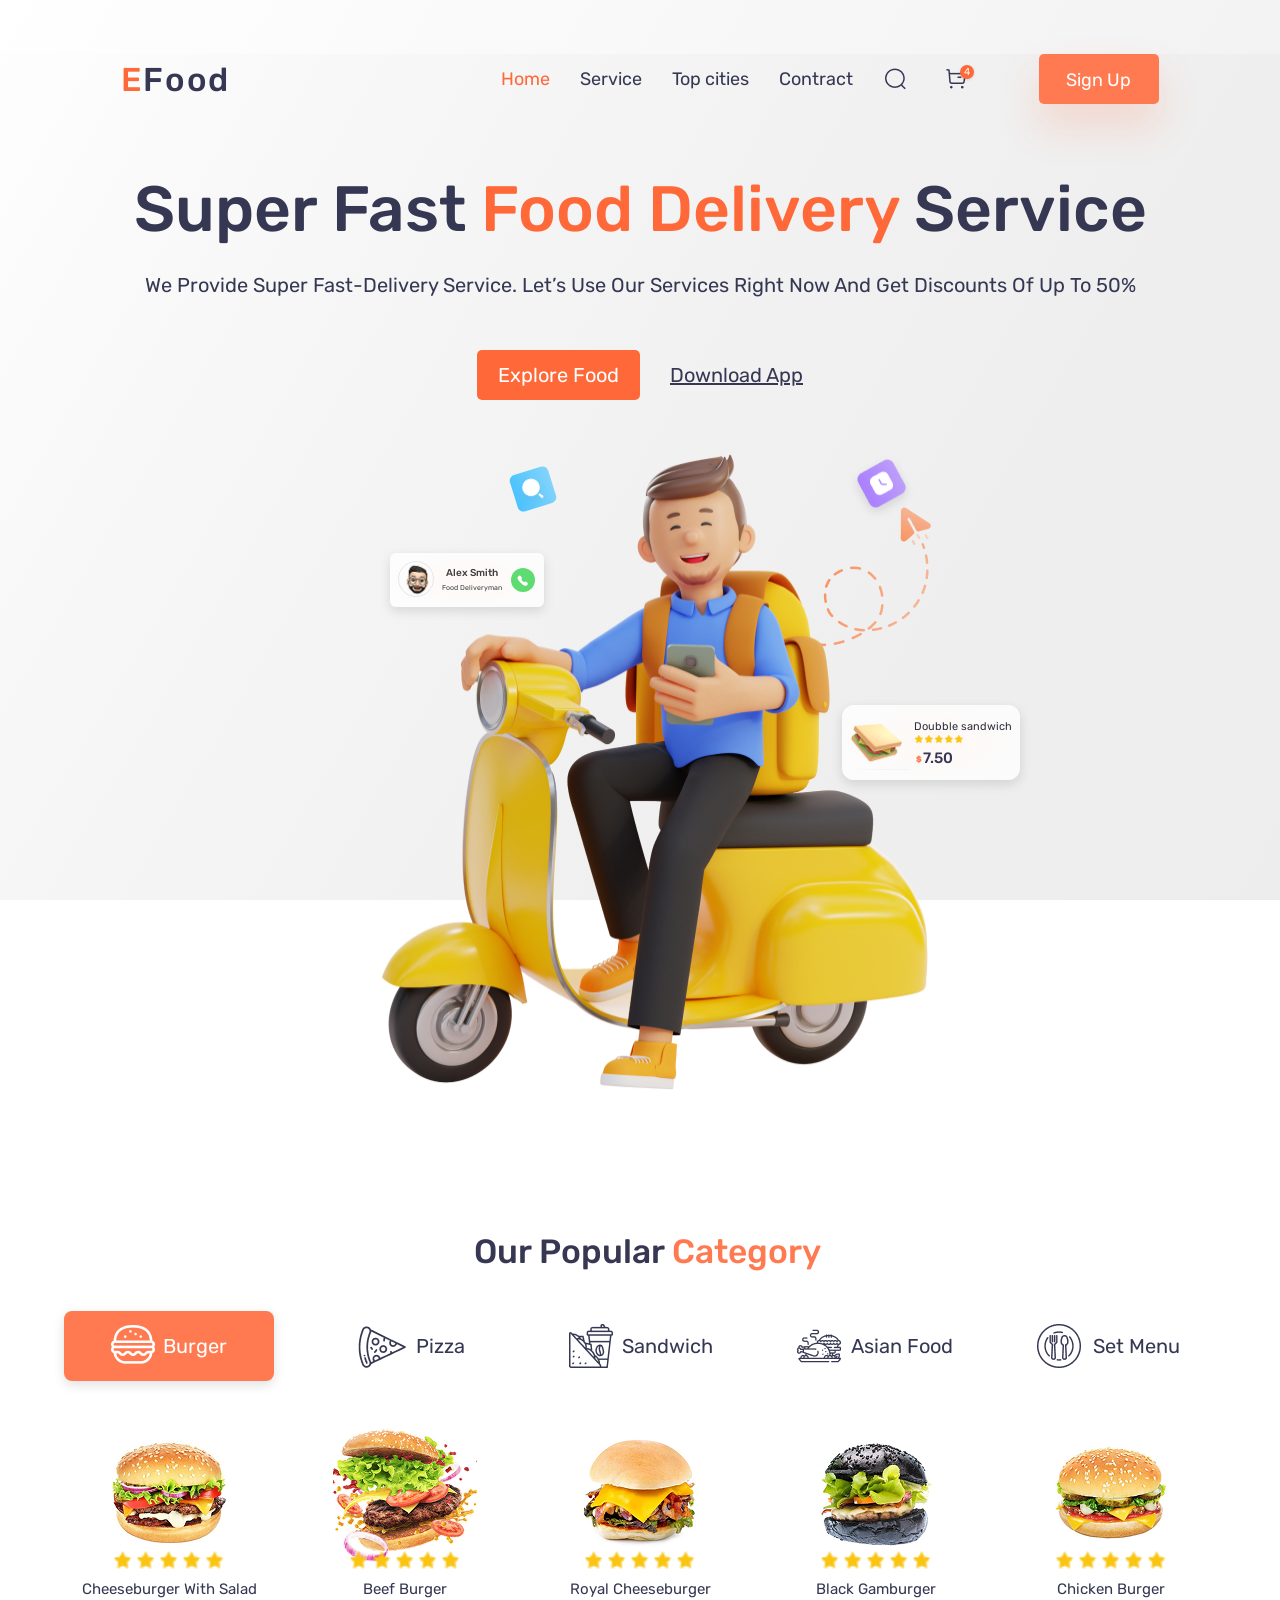
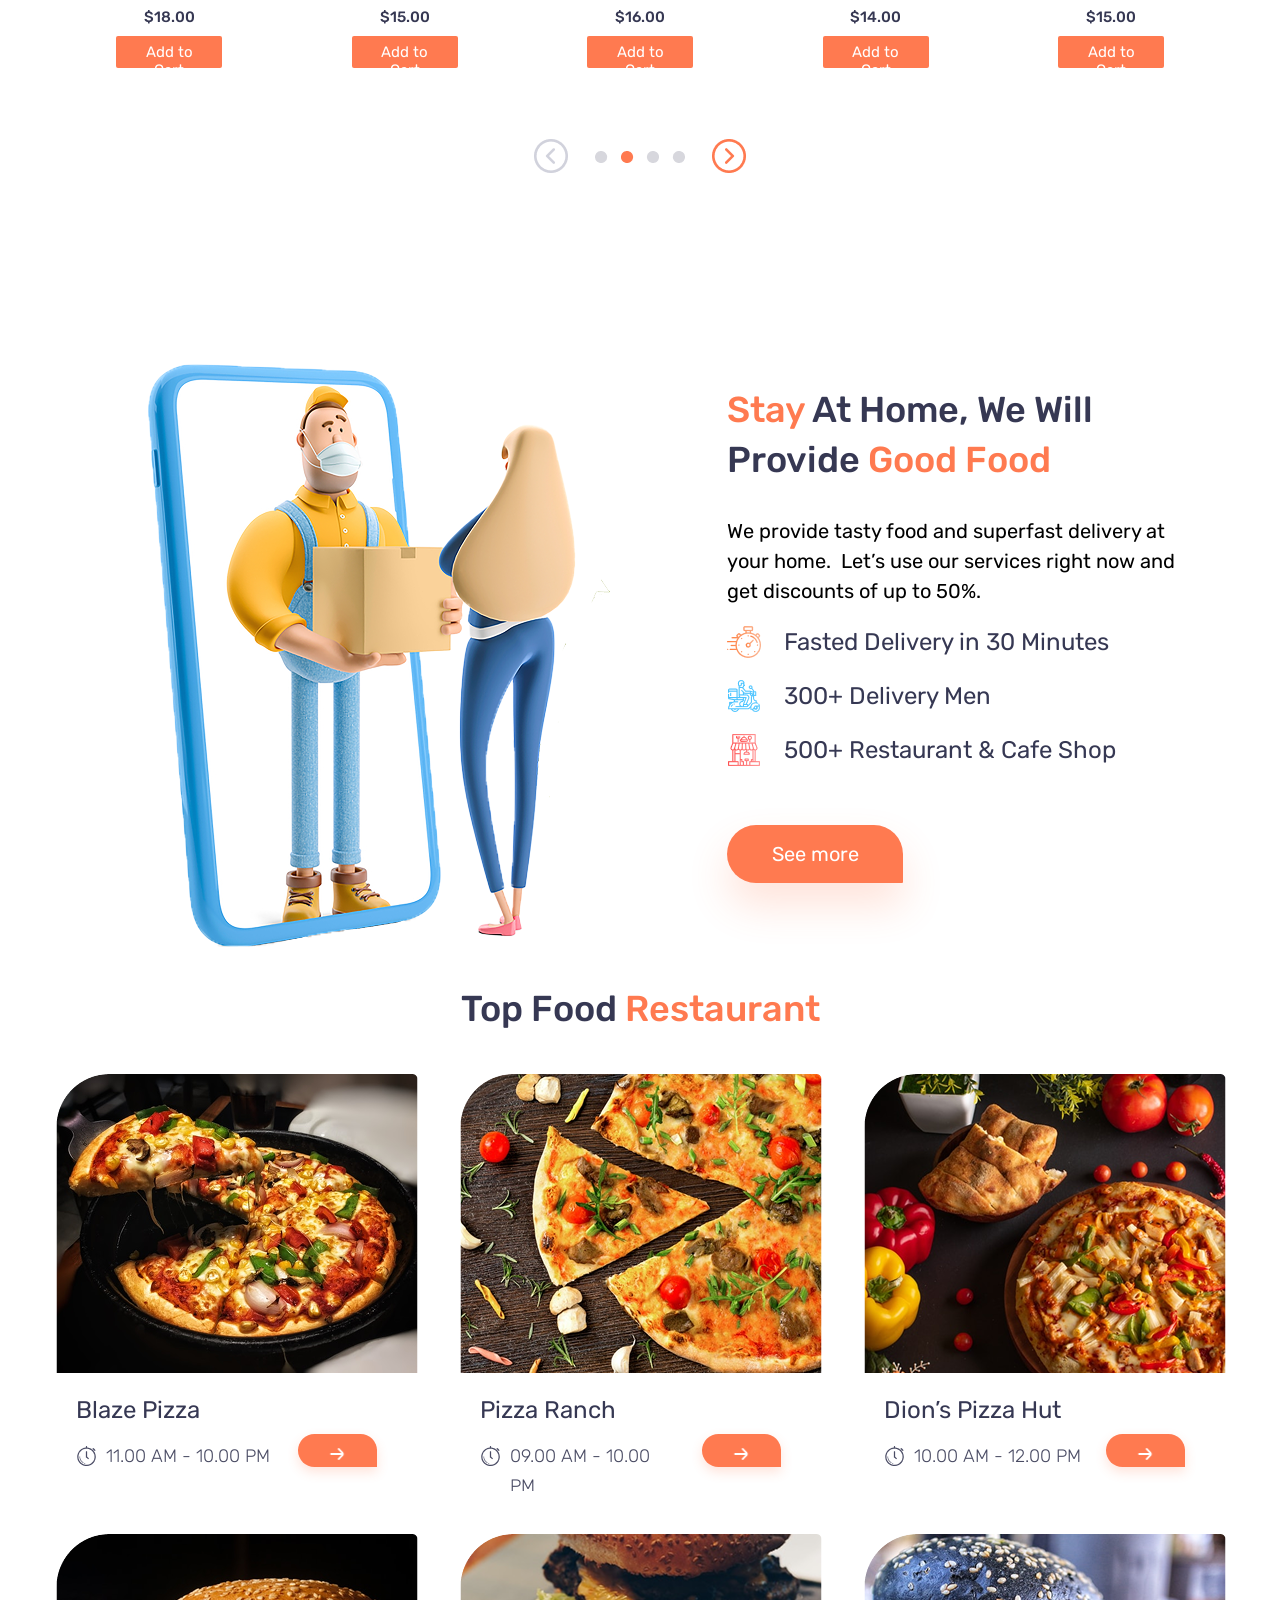
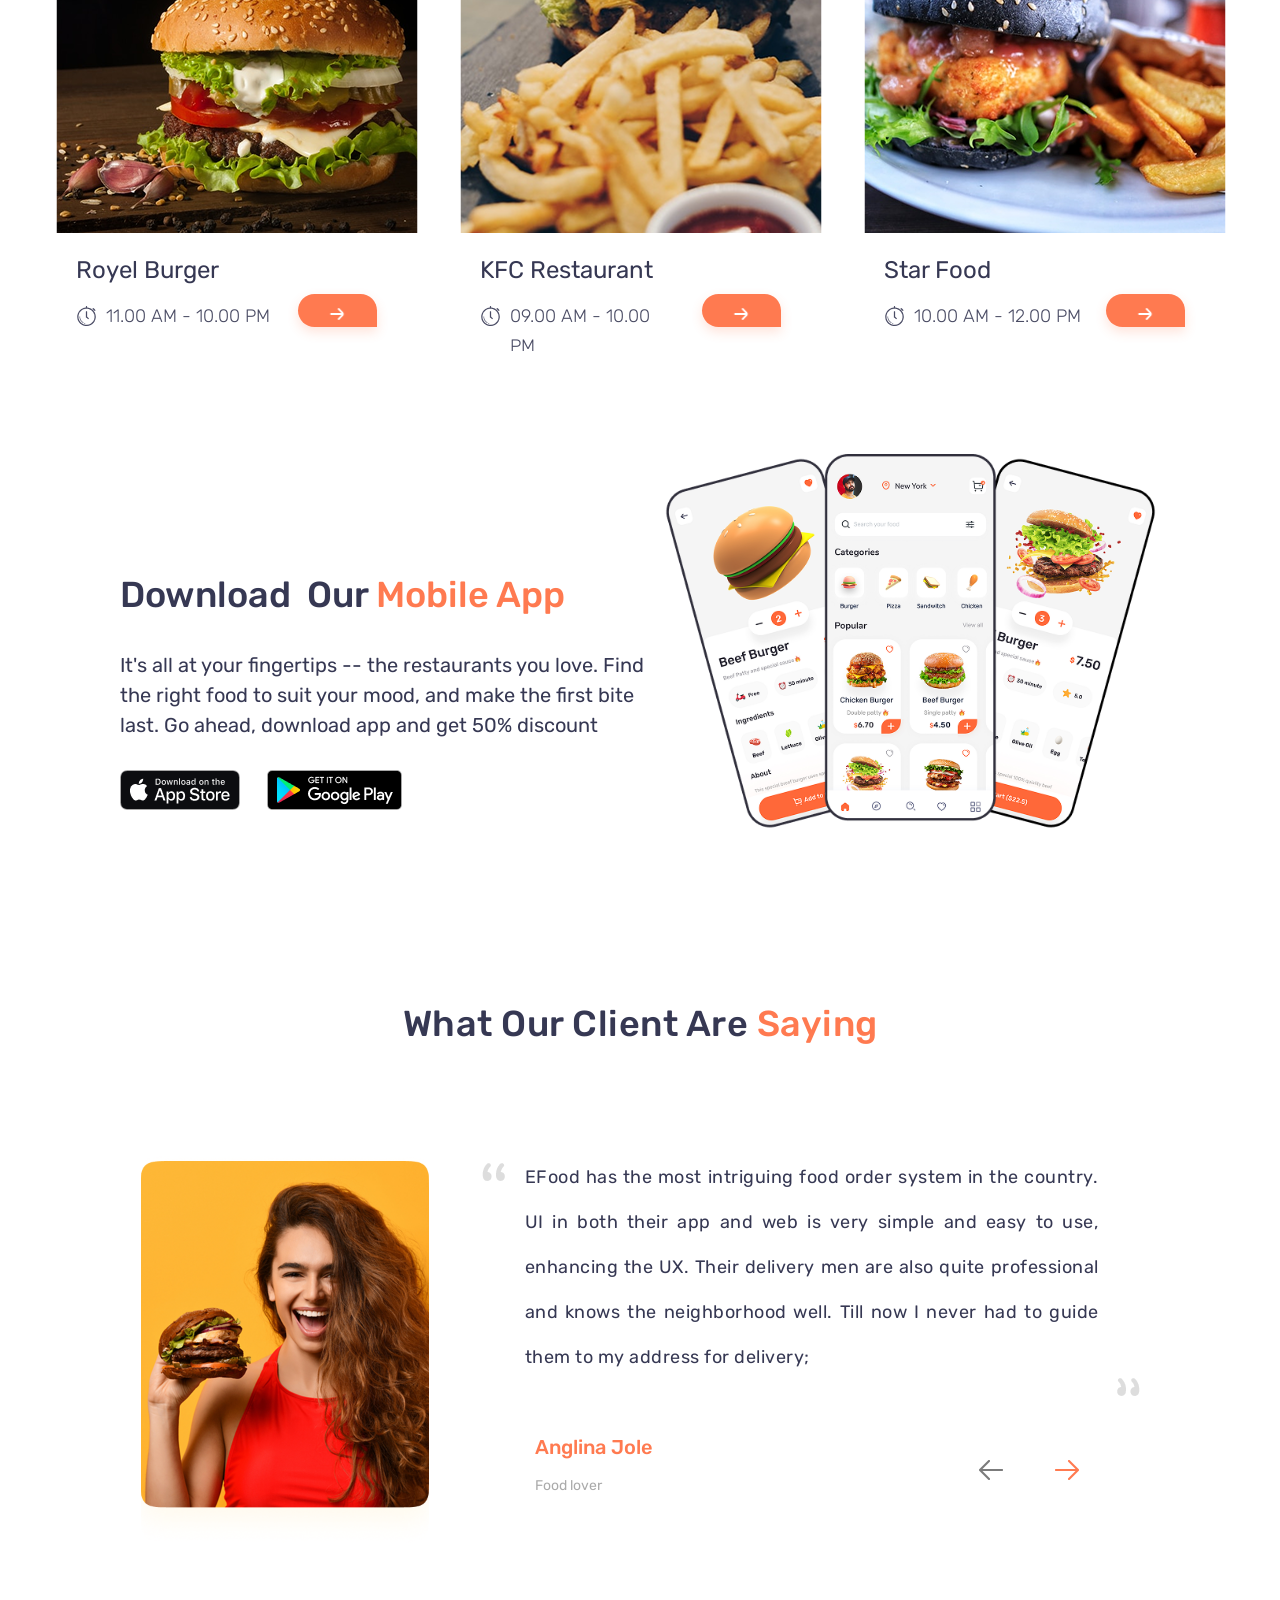
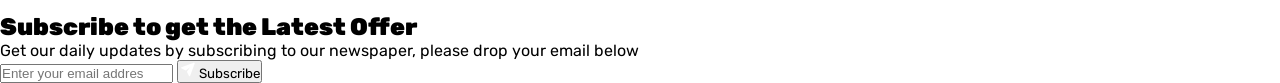
==== commit a5cf0891: "feat: add html code for Subscribe section" ====
--- a/index.html
+++ b/index.html
@@ -346,6 +346,25 @@
                 </div>
             </div>
         </section>
+        <section class="subscribe-section">
+            <div class="subscribe-wrapper">
+                <form class="subscribe-form">
+                    <h2>Subscribe to get the Latest Offer</h2>
+                    <p class="subscribe-text">Get our daily updates by subscribing to our newspaper, please drop your email below</p>
+                    <div class="input-group">
+                        <input 
+                            type="email" 
+                            class="email-input" 
+                            placeholder="Enter your email addres"
+                        >
+                        <button type="submit" class="subscribe-button">
+                            <img src="images/Frame.png" alt="" class="button-icon">
+                            <span>Subscribe</span>
+                        </button>
+                    </div>
+                </form>
+            </div>
+        </section>
     </main>
 </body>
 </html> 
--- a/css/main.css
+++ b/css/main.css
@@ -1064,6 +1064,154 @@
   border: 0;
 }
 
+.testimonial-section {
+  max-width: 72.625rem;
+  margin-left: 9.653%;
+  margin-right: 9.653%;
+  margin-top: 10.5625rem;
+  text-align: center;
+}
+
+.testimonial-section h2 {
+  height: 2.6875rem;
+  color: var(--Primary, #363853);
+  font-size: 36px;
+  font-style: normal;
+  font-weight: 500;
+  line-height: normal;
+  letter-spacing: 0.5px;
+  margin-left: 0px;
+  margin-bottom: 0;
+}
+
+.testimonial-section h2 span{
+  color: var(--Secondary, #FF7A50);
+}
+
+.testimonial-content {
+  
+  height: 33rem;
+  display: flex;
+  align-items: center;
+  gap: 4.25rem;
+  margin-left: 0;
+  margin-top: 3.75rem;
+}
+
+.testimonial-image{
+  max-width: 27.0625rem;
+  height: 37.5rem;
+  border-radius: 1.5rem;
+  object-fit: cover;
+  margin-left: 0;
+  margin-top: 2.75rem;
+}
+
+
+
+.client_block1 {
+  width: 41.3125rem;
+  height: 21.25rem;
+  display: flex;
+  flex-direction: column;
+  margin-left: 0px;
+  margin-bottom: 2.625rem;
+}
+
+.client_block2{
+  display: flex;
+  flex-direction:row;
+  max-width: 41.3125rem;
+  height: 3.75rem;
+  margin-left: 0px;
+  margin-top: 2.3125rem;
+}
+
+.testimonial-text {
+  max-width: 41.3125rem;
+  height: 15rem;
+  text-align: left;
+  display: flex;
+  flex-direction: row;
+  justify-content: space-between;
+  margin-left: 0px;
+  margin-top: 0px;
+}
+
+.testimonial-text p {
+  max-width: 35.875rem;
+  height: 12.875rem;
+  color: var(--Primary, #363853);
+  font-size: 1.25rem;
+  font-style: normal;
+  line-height: 2.8125rem; /* 225% */
+  letter-spacing: 0.5px;
+  margin-left: 1.25rem;
+  margin-top: -0.1875rem;
+}
+
+.quote-open,
+.quote-close{
+  width: 1.4375rem;
+  height: 1.125rem;
+}
+
+.quote-open {
+  margin-top: 0.3125rem;
+  margin-left: 0.1875rem;
+}
+
+.quote-close {
+  margin-left: 1.125rem;
+  margin-top: 13.75rem;
+}
+
+.testimonial-author {
+  
+  display: flex;
+  flex-direction: column;
+  align-items: flex-start;
+  margin-top: 0px;
+  margin-left: 3.5rem;
+}
+
+.author-name {
+  color: var(--Secondary, #FF7A50);
+  font-size: 1.25rem;
+  font-style: normal;
+  font-weight: 500;
+  line-height: normal;
+}
+
+.author-title {
+  color: #AAA;
+  font-size: 0.875rem;
+  font-style: normal;
+  line-height: normal;
+  margin-top: 1.125rem;
+}
+
+
+.testimonial-navigation {
+  display: flex;
+  gap: 2.75rem;
+  margin-left: 20.125rem;
+  margin-top: 1.1875rem;
+  
+}
+
+.arrow-left,
+.arrow-right {
+  width: 2rem;
+  height: 2rem;
+  cursor: pointer;
+}
+
+.arrow-left:hover,
+.arrow-right:hover {
+  opacity: 0.8;
+}
+
 
   @media (max-width: 1439px) {
   
@@ -1191,8 +1339,24 @@
     .app-image {
       max-width: 500px;
       max-height: 378.55px;
-      /*margin-left: 0;
-      margin-top: 0.1875rem;*/
+    }
+      /*testimonial section*/
+    
+    .testimonial-content{
+      justify-content: center;
+      gap: 50px;
+      margin-top: 40px;
+    }
+
+    .testimonial-image{
+      max-width: 288px;
+      height: 400px;
+      margin: auto 0;
+    }
+
+    .testimonial-text p{
+      font-size: 18px;
+      text-align: justify;
     }
     
   }
@@ -1306,7 +1470,17 @@
     .app-buttons {
       justify-content: center;
     }
-    
+
+    /*testimonial section*/
+    .testimonial-section{
+      margin-top: 100px;
+    }
+
+    .testimonial-content {
+      height: 800px;
+      gap: 0px;
+      flex-direction: column;
+    }
 
   }
   
@@ -1324,7 +1498,7 @@
   }
 
 
-  @media(max-width: 795px){
+  @media(max-width: 796px){
     .top_food_section {
       height: 175.625rem;
     }
@@ -1430,6 +1604,40 @@
     .home-button{
       margin-top: 2.75rem;
     }
+    /*testimonial section*/
+    .testimonial-text{
+      max-width: 37.5rem;
+      height: auto;
+      margin: 0 auto;
+    }
+
+    .testimonial-text p {
+      max-width: 31.25rem;
+      height: auto;
+    }
+
+
+    .client_block1, 
+    .client_block2 {
+      max-width: 100%; 
+      width: 100%;
+    }
+
+    .client_block2{
+      align-items: center; 
+      justify-content: space-around;
+      gap: 20px; 
+    }
+    .testimonial-author,
+    .testimonial-navigation{
+      margin-left: 0px;
+    }
+
+    .quote-close{
+      margin-top: 16.75rem;
+    }
+
+
 }
 
 @media (max-width: 710px){
@@ -1449,6 +1657,34 @@
     max-width: 556px;
     max-height: 642px;
     }
+
+    /*testimonial section*/
+    .testimonial-content{
+      height: auto;
+    }
+
+    .testimonial-section h2{
+      font-size: 1.5rem;
+      height: auto;
+    }
+
+    .testimonial-text{
+      height: auto;
+      font-size: 1rem;
+    }
+    .testimonial-text p{
+      height: auto;
+      font-size: 1rem;
+      margin: auto;
+      line-height: 2.5rem;
+      
+    }
+
+    .quote-open,
+    .quote-close{
+      display: none;
+    }
+
 }
 
 @media (max-width: 576px) {
@@ -1619,11 +1855,14 @@
     /*download app section*/
     .app-download-section{
       margin-top: 4.375rem;
+      margin-left: 2%;
+      margin-right: 2%;
     }
     .app-title{
       font-size: 1.5rem;
       text-align: center;
       line-height: normal;
+      margin-top: 0px;
     }
     .app-description{
       font-size: 1rem;
@@ -1632,16 +1871,19 @@
     .app-image{
       max-width: 18.75rem;
       max-height: 14.1875rem;
-      
     }
 
     .app-text-content,
     .app-image
     {
-      
-      margin: auto 0;
-    }
-
+      margin: 0 auto;
+    }
+
+    /*testimonial_section*/
+    .testimonial-section{
+      margin-left: 2%;
+      margin-right: 2%;
+    }
 
 }
 
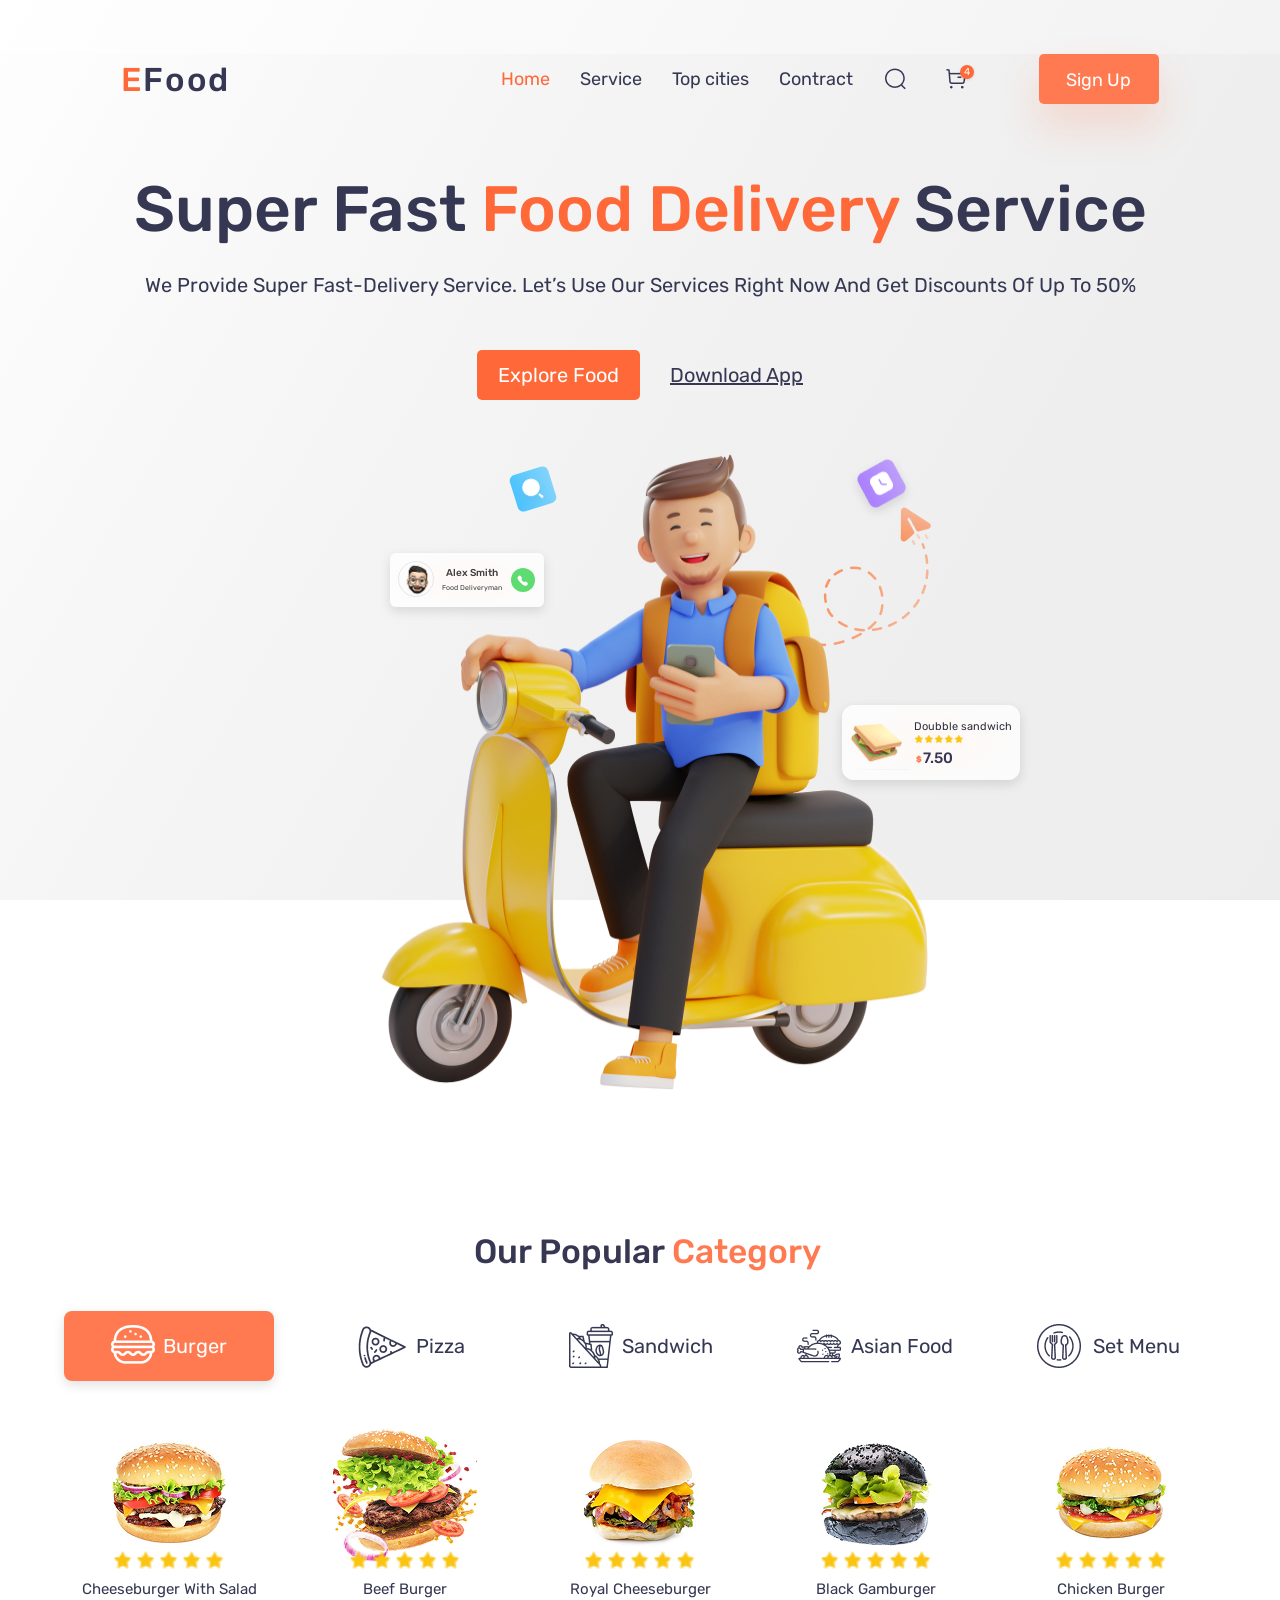
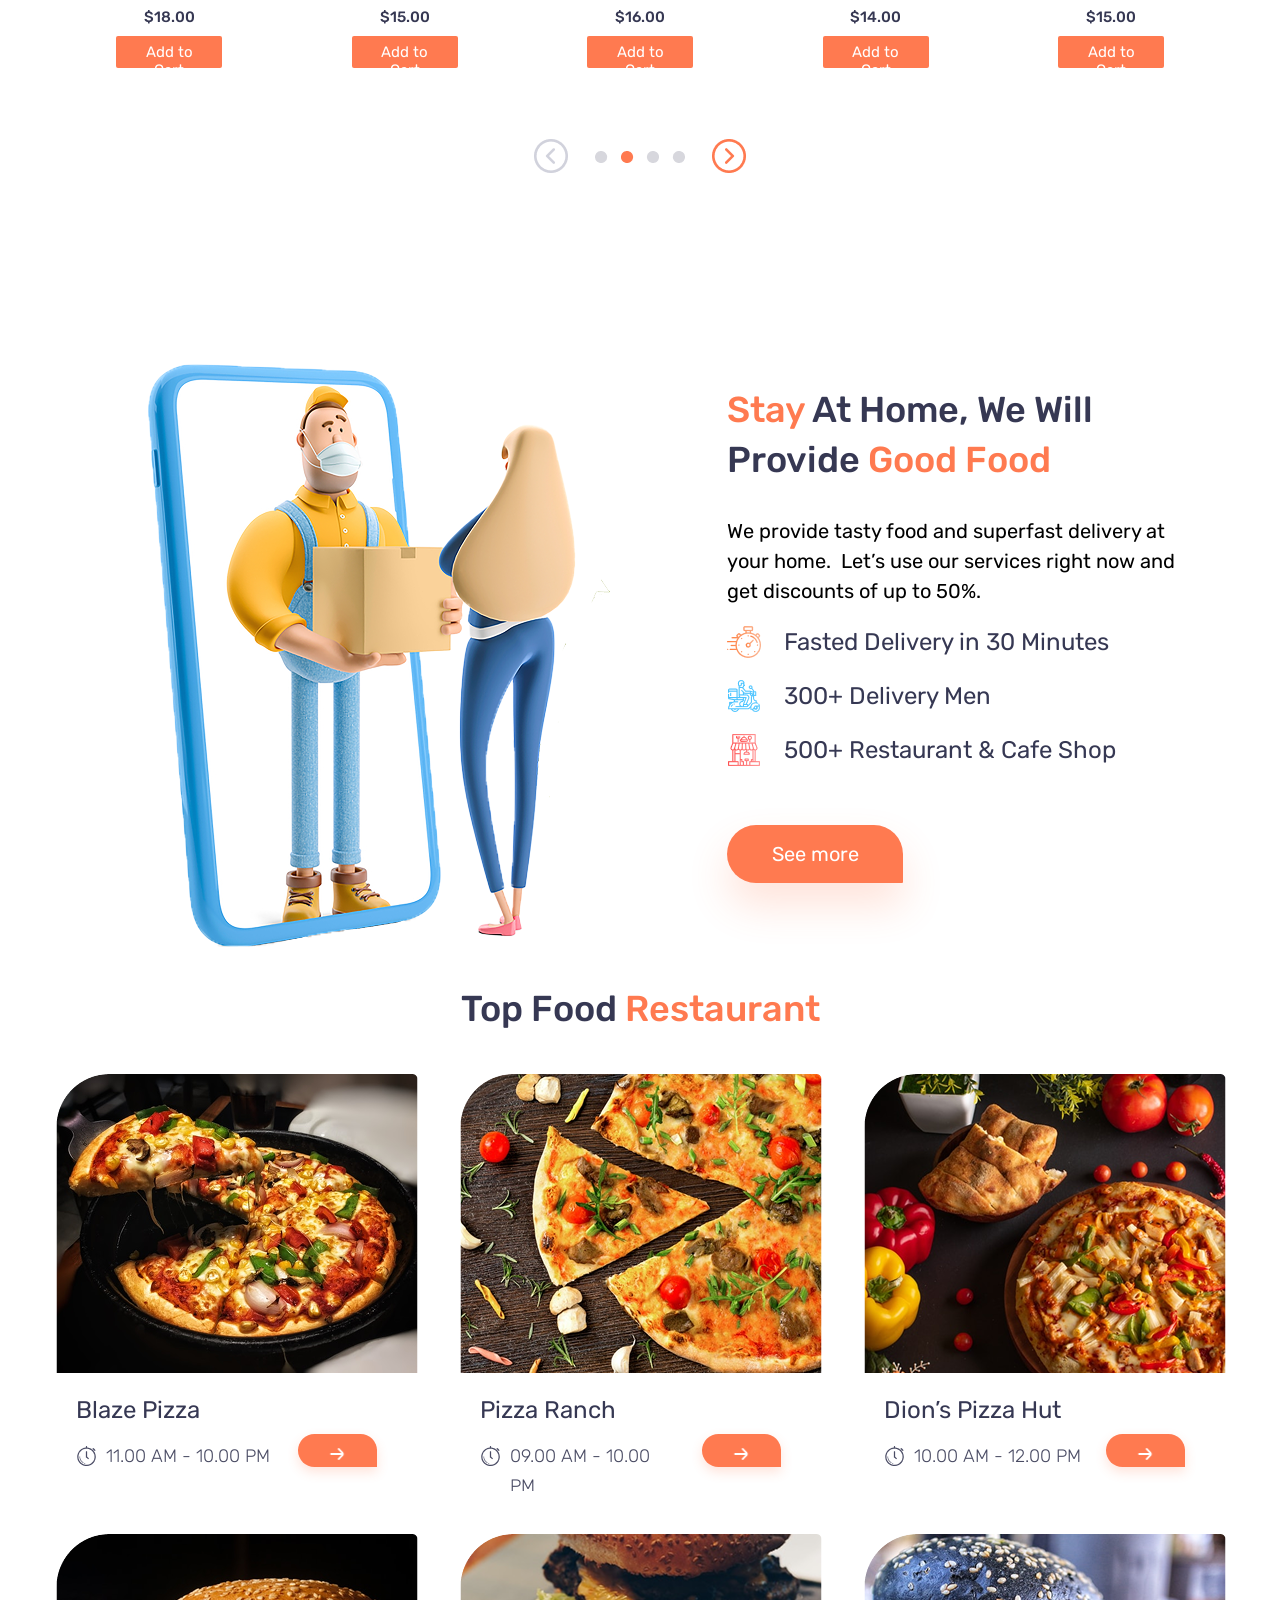
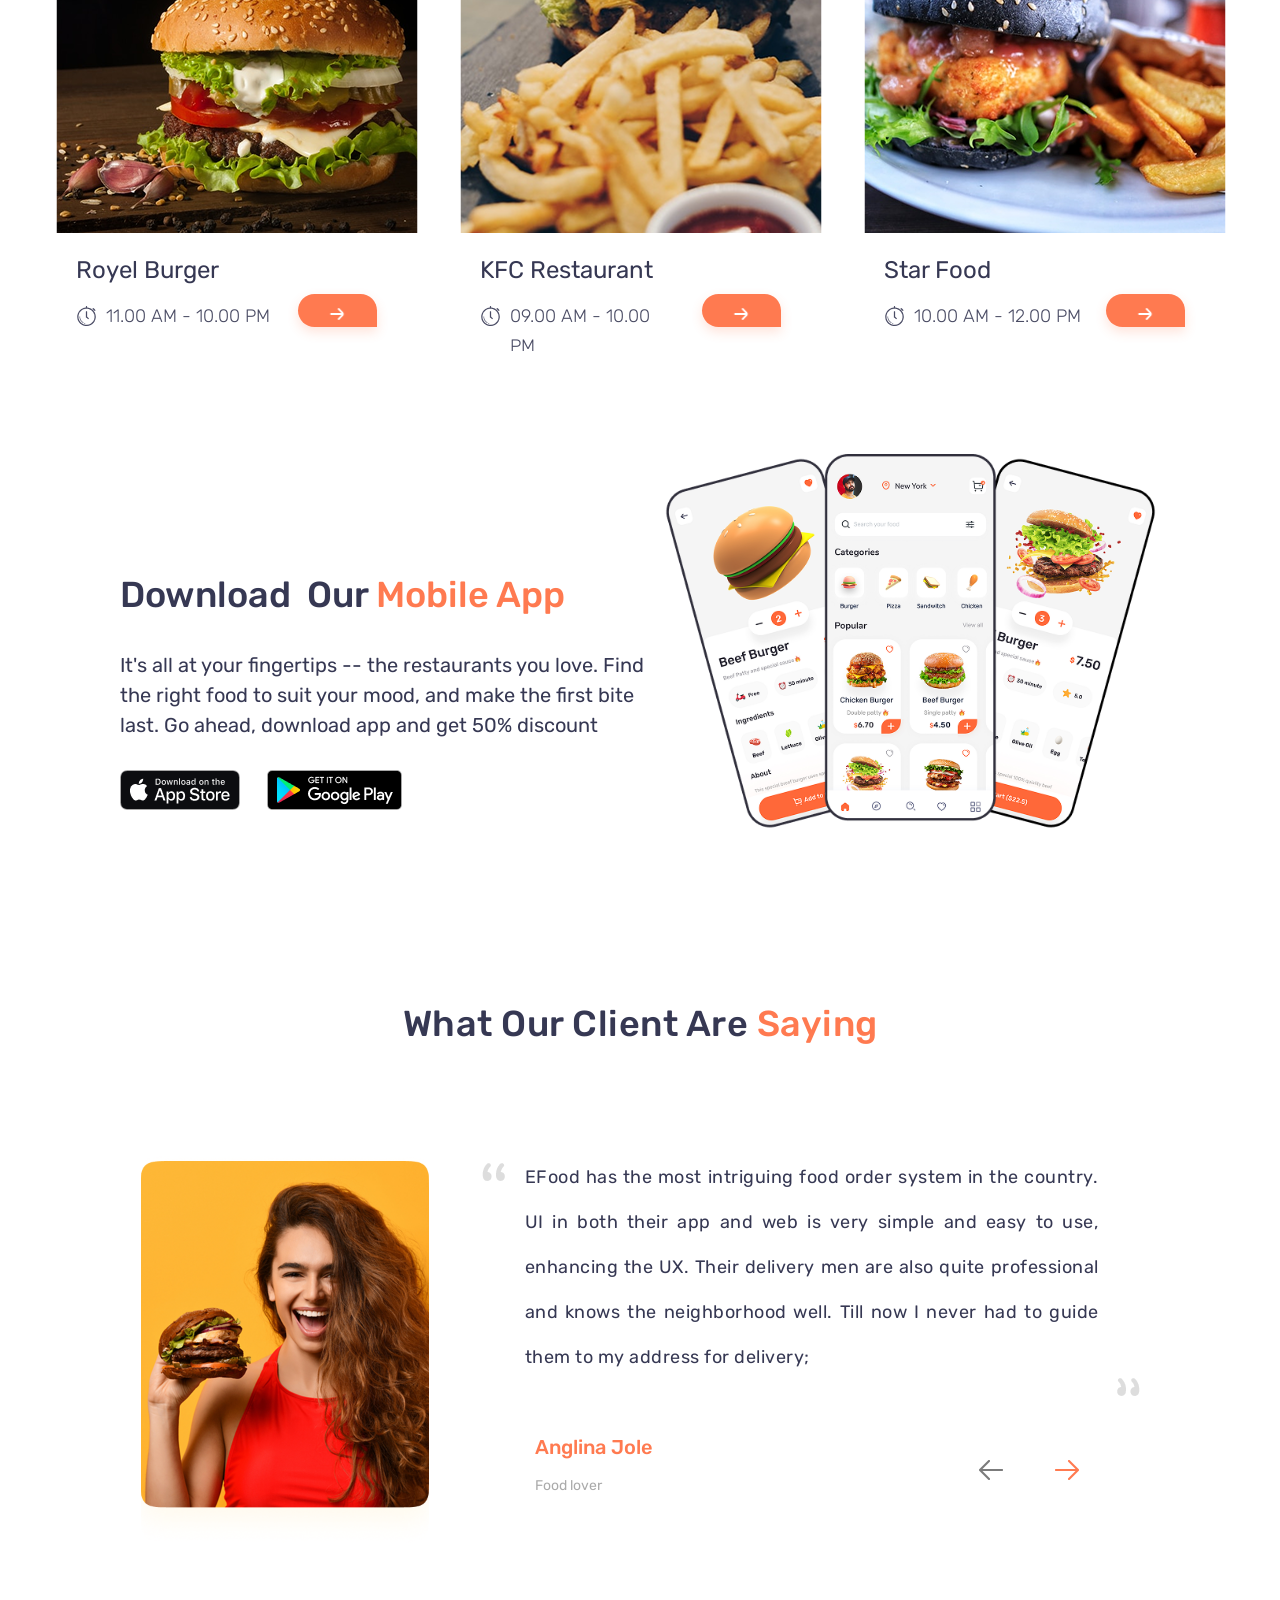
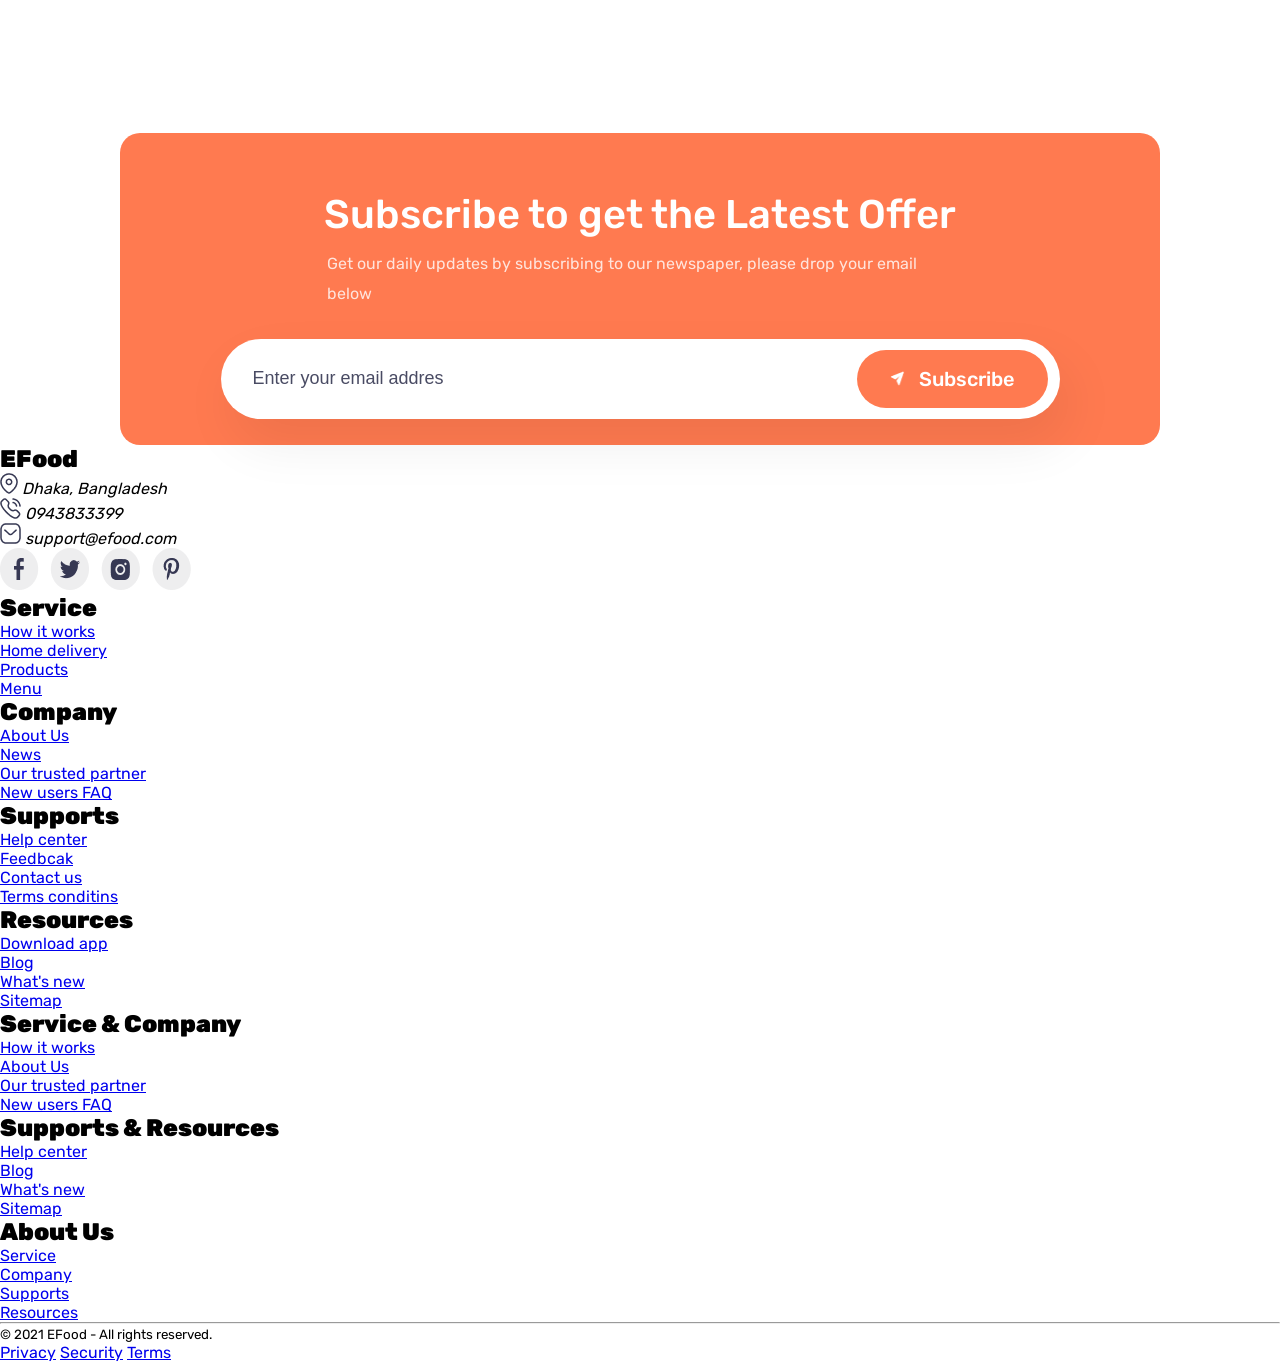
==== commit 944c97b5: "feat: add html code for footer" ====
--- a/index.html
+++ b/index.html
@@ -366,5 +366,120 @@
             </div>
         </section>
     </main>
+    <footer class="efood-footer">
+        <div class="footer-container">
+            <div class="efood-footer-column">
+                <h2 class="footer-logo">EFood</h2>
+                <address class="contact-list">
+                    <ul>
+                        <li class="contact-item1">
+                            <img src="images/Location.png" alt="Location" class="contact-icon1">
+                            <span class="contact-text1">Dhaka, Bangladesh</span>
+                        </li>
+                        <li class="contact-item2">
+                            <img src="images/Calling.png" alt="Phone" class="contact-icon2">
+                            <span class="contact-text2">0943833399</span>
+                        </li>
+                        <li class="contact-item3">
+                            <img src="images/Message.png" alt="Email" class="contact-icon3">
+                            <span class="contact-text3">support@efood.com</span>
+                        </li>
+                    </ul>
+                </address>
+                <div class="social-icons">
+                    <a href="#" class="social-icon">
+                        <img src="images/sosmed1.png" alt="Sosial media">
+                    </a>
+                </div>
+            </div>
+      
+            <div class="service-footer-column">
+                <h2 class="column-title">Service</h2>
+                <ul class="footer-menu"> 
+                    <li><a href="#">How it works</a></li>
+                    <li><a href="#">Home delivery</a></li>
+                    <li><a href="#">Products</a></li>
+                    <li><a href="#">Menu</a></li>
+                </ul>
+            </div>
+      
+            <div class="company-footer-column">
+                <h2 class="column-title">Company</h2>
+                <ul class="footer-menu">
+                    <li><a href="#">About Us</a></li>
+                    <li><a href="#">News</a></li>
+                    <li><a href="#">Our trusted partner</a></li>
+                    <li><a href="#">New users FAQ</a></li>
+                </ul>
+            </div>
+      
+            <div class="supports-footer-column">
+                <h2 class="column-title">Supports</h2>
+                <ul class="footer-menu">
+                    <li><a href="#">Help center</a></li>
+                    <li><a href="#">Feedbcak</a></li>
+                    <li><a href="#">Contact us</a></li>
+                    <li><a href="#">Terms conditins</a></li>
+                </ul>
+            </div>
+      
+            <div class="resources-footer-column">
+                <h2 class="column-title">Resources</h2>
+                <ul class="footer-menu">
+                    <li><a href="#">Download app</a></li>
+                    <li><a href="#">Blog</a></li>
+                    <li><a href="#">What's new</a></li>
+                    <li><a href="#">Sitemap</a></li>
+                </ul>
+            </div>
+
+            <div class="compact-footer-links1">
+                <div class="links-section">
+                  <h2 class="column-title">Service & Company</h2>
+                  <ul class="footer-menu">
+                    <li><a href="#">How it works</a></li>
+                    <li><a href="#">About Us</a></li>
+                    <li><a href="#">Our trusted partner</a></li>
+                    <li><a href="#">New users FAQ</a></li>
+                  </ul>
+                </div>
+            </div>
+            <div class="compact-footer-links2">
+                <div class="links-section">
+                    <h2 class="column-title">Supports & Resources</h2>
+                    <ul class="footer-menu">
+                      <li><a href="#">Help center</a></li>
+                      <li><a href="#">Blog</a></li>
+                      <li><a href="#">What's new</a></li>
+                      <li><a href="#">Sitemap</a></li>
+                    </ul>
+                  </div>
+            </div>
+                 
+           <div class="menu-footer-column">
+                <ul class="footer-menu">
+                    <h2 class="column-title">About Us</h2>
+                    <li><a href="#">Service</a></li>
+                    <li><a href="#">Company</a></li>
+                    <li><a href="#">Supports</a></li>
+                    <li><a href="#">Resources</a></li>
+                </ul>
+            </div>
+
+        </div>
+      
+        <hr class="footer-divider">
+      
+        <div class="footer-bottom">
+          <small class="copyright">
+            © 2021 <span>EFood</span> - All rights reserved.
+          </small>
+          <nav class="legal-links">
+            <a href="#" class="privacy_link">Privacy</a>
+            <a href="#" class="security_link">Security</a>
+            <a href="#" class="terms_link">Terms</a>
+          </nav>
+        </div>
+    </footer>
 </body>
 </html> 
--- a/css/main.css
+++ b/css/main.css
@@ -1212,6 +1212,100 @@
   opacity: 0.8;
 }
 
+.subscribe-section {
+  --secondary: #FF7A50;
+  --primary: #363853;
+  --white: #FFF;
+  background: var(--secondary);
+  color: var(--white);
+  border-radius: 20px;
+  margin: 7.5rem auto 0;
+  max-width: 73.125rem;
+  width: calc(100% - 18.75%); 
+  box-sizing: border-box;
+}
+
+.subscribe-wrapper {
+  max-width: 73.125rem;
+  min-height: 19.5rem;
+  margin: 0 auto;
+}
+
+.subscribe-form {
+  display: flex;
+  flex-direction: column;
+  align-items: center;
+}
+
+.subscribe-form h2 {
+  font-size: 2.5rem;
+  font-weight: 500;
+  margin: 3.625rem 0 0.6875rem;
+}
+
+.subscribe-text {
+  font-size: 1rem;
+  line-height: 1.875rem;
+  opacity: 0.8;
+  margin-bottom: 1.875rem;
+  max-width: 39.1875rem;
+}
+
+.input-group {
+  position: relative;
+  width: 100%;
+  max-width: 52.4375rem;
+  margin: 0 auto;
+}
+
+.email-input {
+  width: 100%;
+  height: 5rem;
+  padding: 0 2rem;
+  border: none;
+  border-radius: 50px;
+  font-size: 1.125rem;
+  color: var(--primary);
+  box-shadow: 10px 24px 54px rgba(0, 0, 0, 0.07);
+  box-sizing: border-box;
+}
+
+.email-input::placeholder {
+  color: var(--primary);
+  opacity: 0.9;
+}
+
+.subscribe-button {
+  position: absolute;
+  right: 0.75rem;
+  top: 50%;
+  transform: translateY(-50%);
+  display: flex;
+  align-items: center;
+  justify-content: center;
+  width: 11.9375rem;
+  height: 3.625rem;
+  background: var(--secondary);
+  color: var(--white);
+  border: none;
+  border-radius: 70px;
+  font-size: 1.25rem;
+  font-weight: 500;
+  cursor: pointer;
+  transition: transform 0.2s ease;
+}
+
+.subscribe-button:hover {
+  transform: translateY(-50%) scale(1.03);
+}
+
+.button-icon {
+  width: 0.975rem;
+  height: 0.975rem;
+  margin-right: 0.875rem;
+}
+
+
 
   @media (max-width: 1439px) {
   
@@ -1358,7 +1452,7 @@
       font-size: 18px;
       text-align: justify;
     }
-    
+
   }
 
   @media (max-width: 1200px) {
@@ -1482,6 +1576,10 @@
       flex-direction: column;
     }
 
+    .input-group{
+      max-width: 37.5rem;
+    }
+
   }
   
   @media (max-width: 992px) {
@@ -1490,11 +1588,22 @@
     .complex-block:nth-child(4) {
       display: none;
     }
+
   /*top_food_section*/
     .top_food_section {
       margin-left: 2%;
       margin-right: 2%;
     }
+
+    .subscribe-text,
+    .input-group{
+      max-width: 31.25rem;
+    }
+
+    .subscribe-form h2{
+      font-size: 2rem;
+    }
+   
   }
 
 
@@ -1502,6 +1611,10 @@
     .top_food_section {
       height: 175.625rem;
     }
+
+   .subscribe-section{
+    width: 90%;
+   }
   }
 
 @media (max-width: 768px) {
@@ -1637,6 +1750,27 @@
       margin-top: 16.75rem;
     }
 
+    .testimonial-content,
+    .client_block1{
+      height: auto;
+    }
+
+    /*subscribe form*/
+    .subscribe-section{
+      margin: 4.5rem auto 0;
+    }
+
+    .subscribe-form h2{
+      text-transform: capitalize;
+    }
+
+    .subscribe-text{
+      font-size: 1rem;
+      text-align: justify;
+    }
+    .email-input{
+      letter-spacing: 0.4px
+    }
 
 }
 
@@ -1682,6 +1816,19 @@
 
     .quote-open,
     .quote-close{
+      display: none;
+    }
+
+    .button-icon{
+      margin-left: 0;
+      margin-right: 0;
+    }
+    .subscribe-button {
+      width: 3.625rem;
+      height: 3.625rem;
+    }
+
+    .subscribe-button span{
       display: none;
     }
 
@@ -1883,8 +2030,45 @@
     .testimonial-section{
       margin-left: 2%;
       margin-right: 2%;
-    }
-
+      height: auto;
+    }
+   
+/*subscribe section*/
+
+    
+    .subscribe-form h2{
+      font-size: 24px;
+      text-align: center;
+      margin: 0 auto;
+    }
+
+    .subscribe-form{
+      height: auto;
+      padding: 15% 0;
+    }
+
+    .subscribe-text{
+      max-width: 400px;
+      margin: 5% 4%;
+    }
+
+    .email-input::placeholder {
+      font-size: 1rem;
+    }
+
+    .input-group {
+      margin: 0 auto;
+      width: clamp(270px, 80%, 500px); 
+    }
+
+    .email-input{
+      height: 3rem;
+    }
+
+    .subscribe-button{
+      width: 2.625rem;
+      height: 2.625rem;
+    }
 }
 
 
@@ -1911,5 +2095,8 @@
       max-width: 20rem;
     }
 
-}
-  
+    .email-input{
+      letter-spacing: 0.3px;
+    }
+}
+  
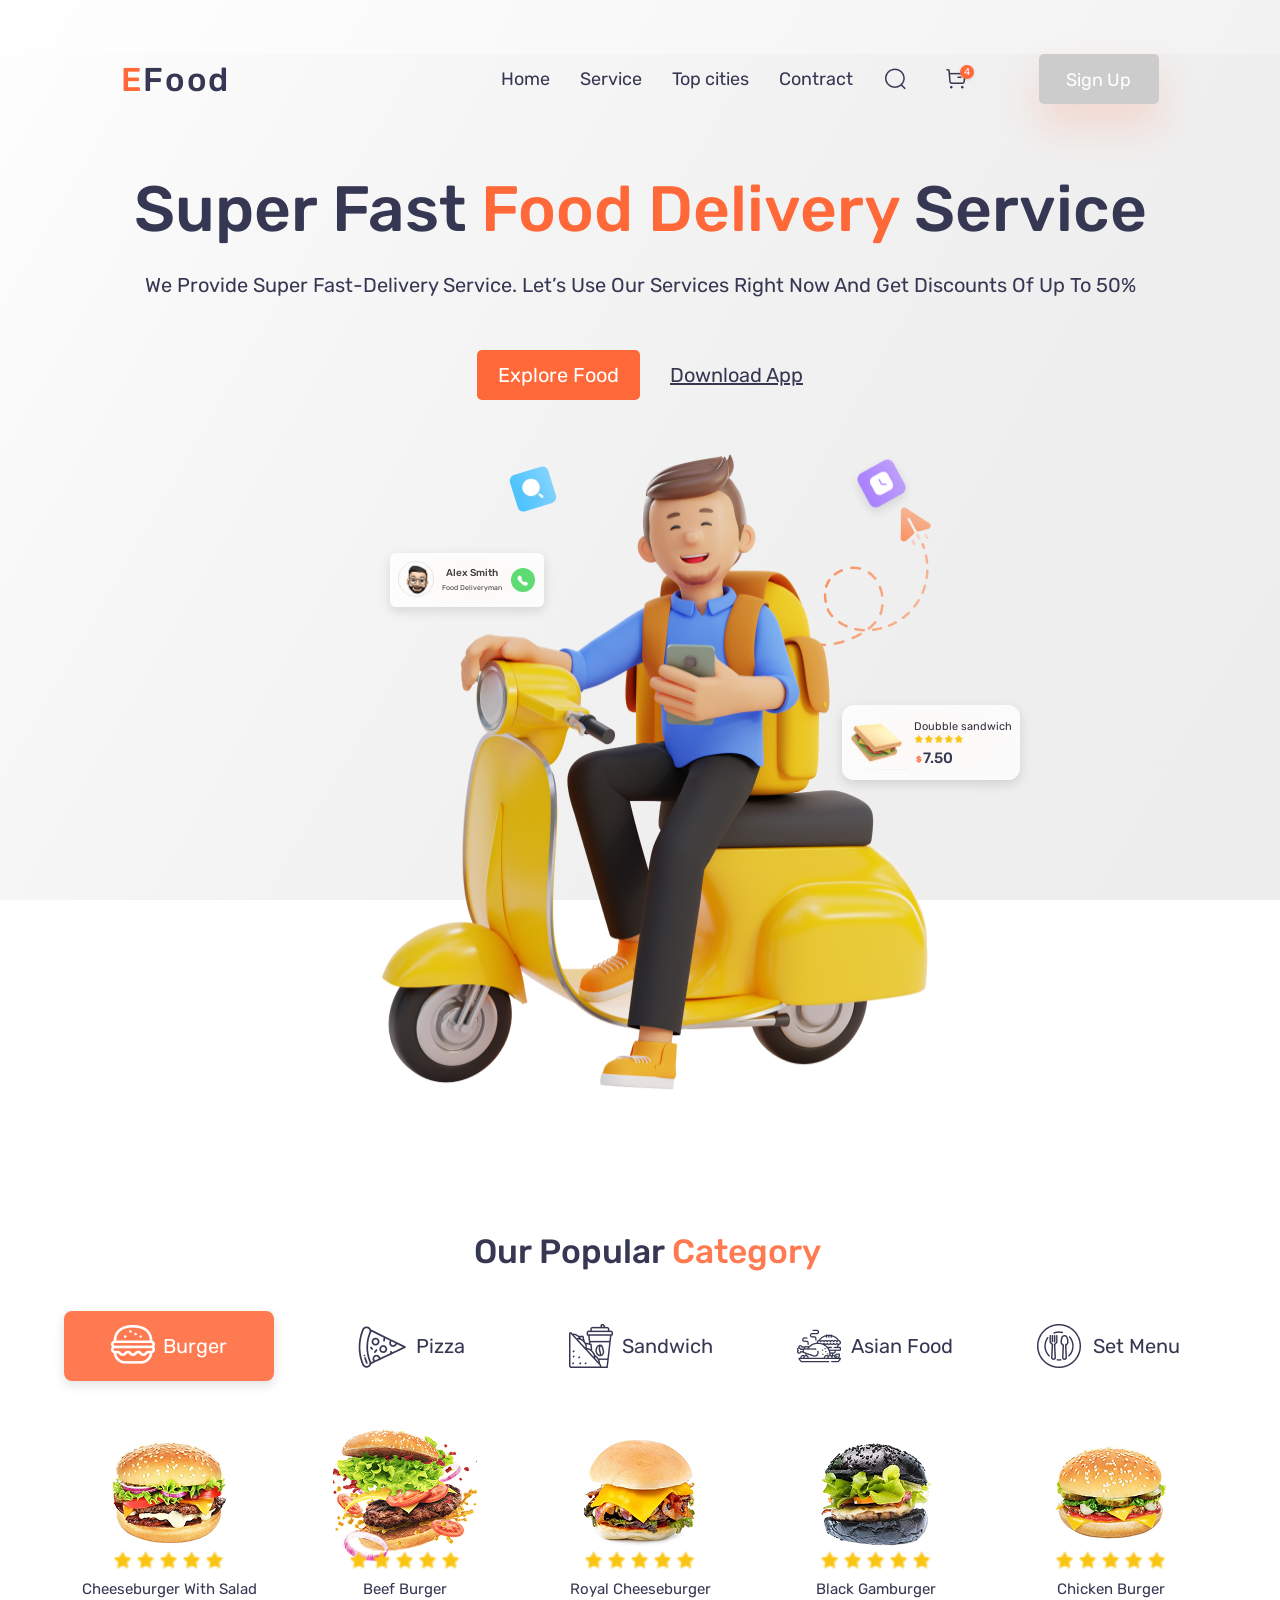
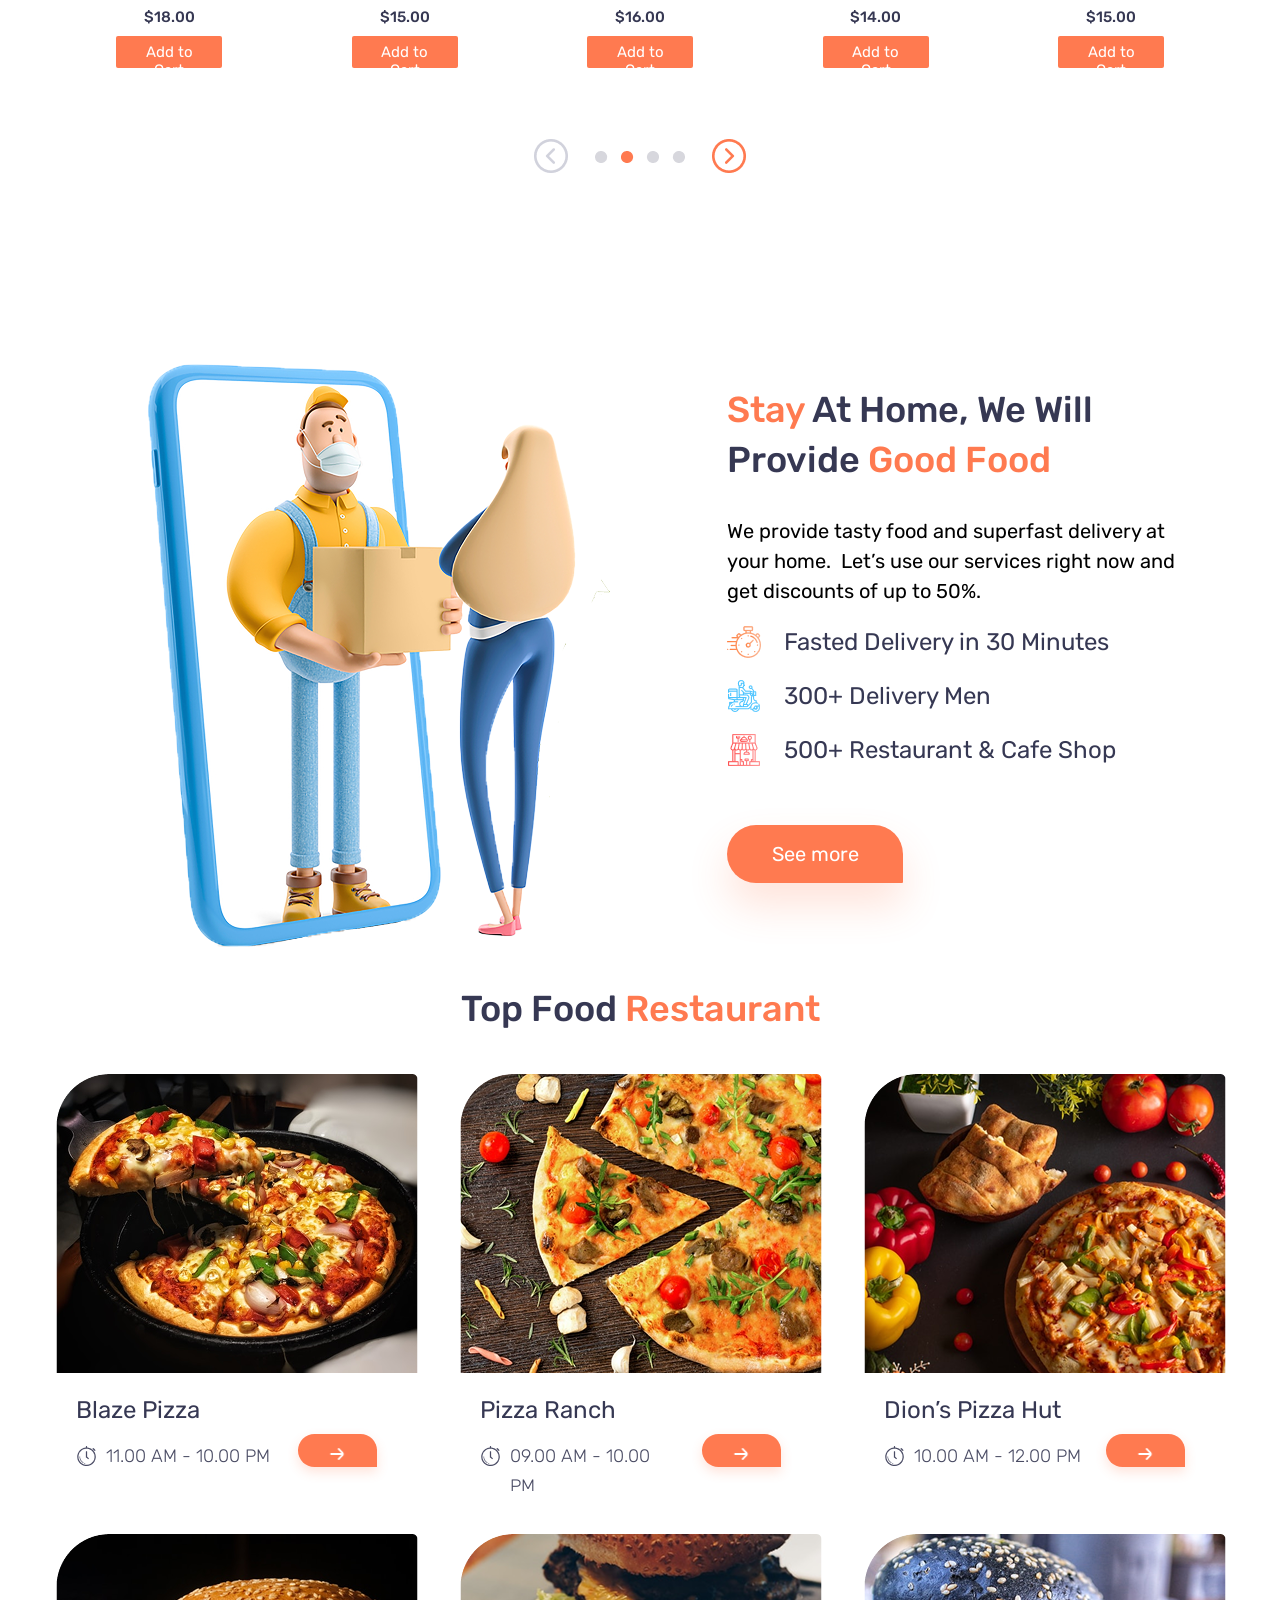
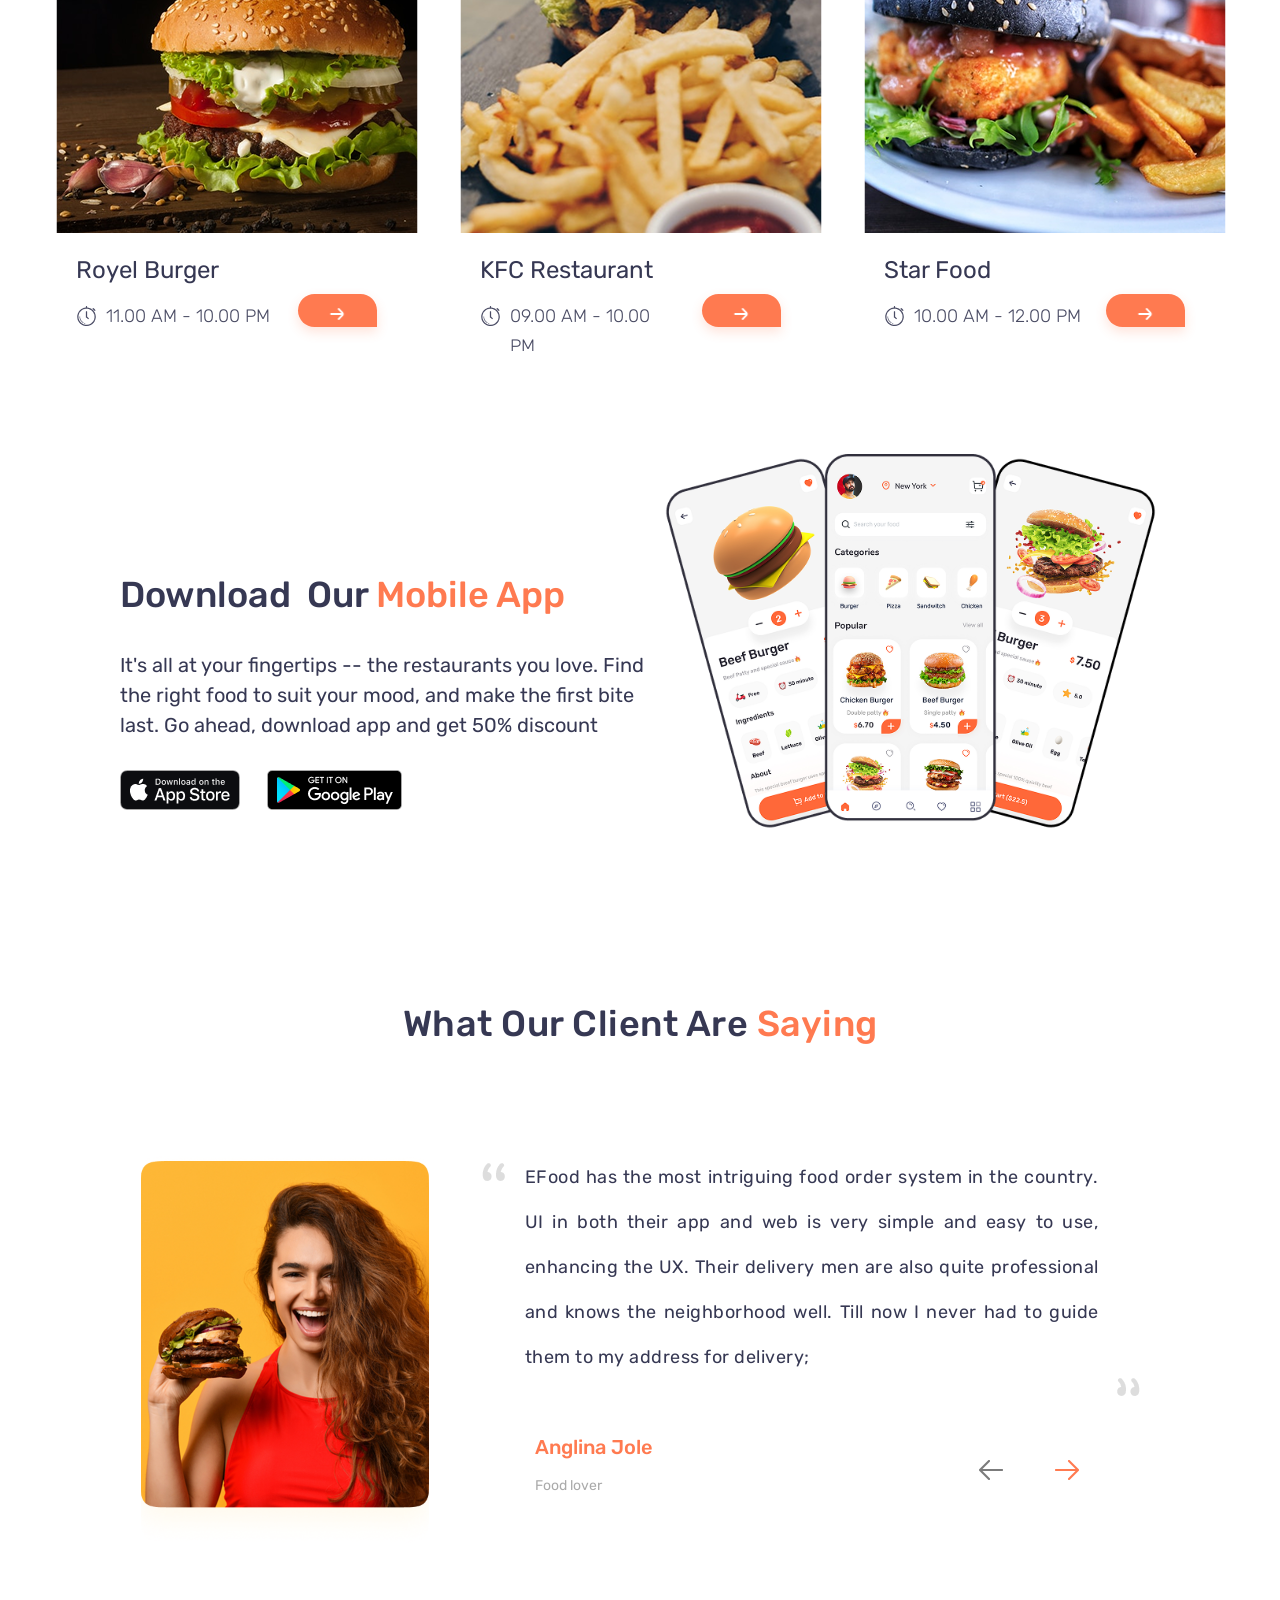
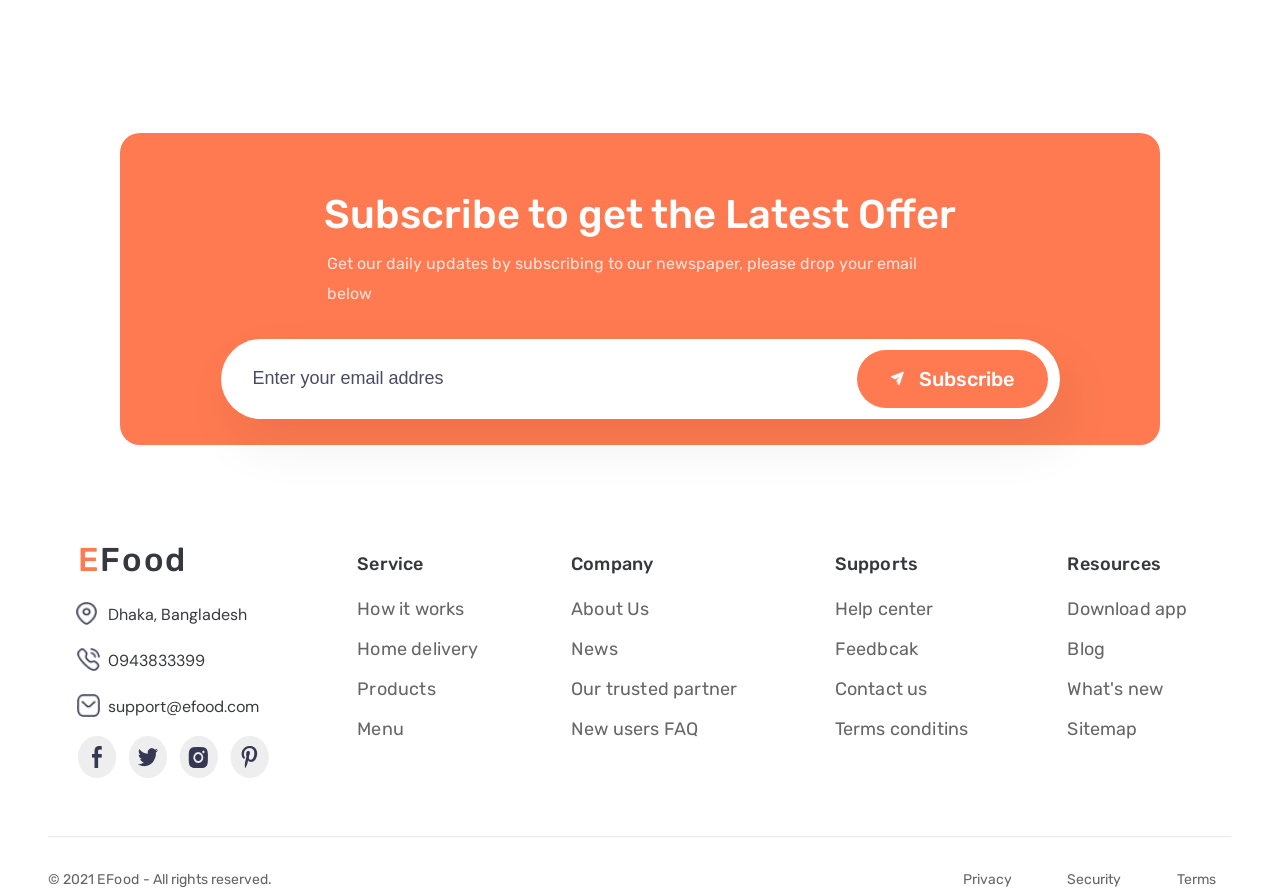
==== commit c5753ec7: "feat: add disabled state for header__right-button" ====
--- a/index.html
+++ b/index.html
@@ -33,7 +33,7 @@
                 </div>
              </div>   
              <div class="menu_right">
-                <button class="header__right-button">
+                <button class="header__right-button" disabled>
                     <span class="signup_span">Sign Up</span>
                 </button>
                 <button class="mobile-menu-btn">
--- a/css/main.css
+++ b/css/main.css
@@ -81,22 +81,6 @@
     box-sizing: border-box;
   }
 
-
-  /*body {
-    width: 100%;
-    min-height: 100vh; /* Минимальная высота - на весь экран 
-    margin: 0 auto;
-    max-width: 1440px; /* Максимальная ширина для больших экранов 
-    
-    /* Для контента, который должен растягиваться 
-    display: flex;
-    flex-direction: column;
-  }*/
-
-  /*body{
-    background: linear-gradient(120deg, rgba(239, 239, 239, 0.00) -2.01%, rgba(237, 237, 237, 1.0) 103.74%);
-    backdrop-filter: blur(388.5px);
-  }*/
   body, html {
     height: 100%;
     min-height: 100vh;
@@ -171,6 +155,7 @@
     position: relative;
   }
   
+
   .header__nav .nav__list:nth-child(1) .nav__item {
     color: #FF6838;
   }
@@ -185,9 +170,20 @@
     padding: 0.5rem 0; 
   }
   
-  .nav__link.active {
-    color: #FF6838 !important;
-  }
+/*pseudo-classes for nav-link*/
+.nav__link:hover {
+  color: #FF7A50;
+  transform: translateY(-2px);
+}
+
+.nav__link:active {
+  transform: scale(0.98);
+}
+
+.nav__link:focus-visible {
+  outline: 2px dashed #FF7A50;
+  outline-offset: 3px;
+}
   
   .header__actions {
     display: flex;
@@ -248,6 +244,11 @@
   .header__right-button:hover {
     opacity: 0.9;
   }
+
+  .header__right-button:disabled {
+    background-color: #ccc; 
+    cursor: not-allowed; 
+}
   
   .signup_span {
     font-size: 1.125rem; 
@@ -1305,6 +1306,232 @@
   margin-right: 0.875rem;
 }
 
+.efood-footer {
+  max-width: 74rem;
+  max-height: 22.125rem;
+  margin-left: 9.375%;
+  margin-right: 9.375%;
+  margin-top: 5rem;
+}
+
+.footer-container {
+  display: flex;
+  max-width: 73.125rem;
+  gap: 6.25rem;
+  
+}
+
+.footer-accordion{
+ 
+  flex-direction: row;
+}
+
+.efood-footer-column{
+  width: 11.9375rem;
+  height: 16.125rem;
+}
+
+.footer-column {
+  flex: 1;
+}
+
+.service-footer-column{
+  width: 7.8125rem;
+}
+
+.company-footer-column{
+  width: 10.9375rem;
+}
+
+.supports-footer-column{
+  width: 9rem;
+}
+
+.resources-footer-column{
+  width: 8.4375rem;
+}
+
+.service-footer-column,
+.company-footer-column,
+.supports-footer-column,
+.resources-footer-column,
+.compact-footer-links1,
+.compact-footer-links2,
+.menu-footer-column{
+  max-height: 15.25rem;
+  padding-top: 0.9375rem;
+  line-height: 3.0625rem;
+  letter-spacing: 0.18px;
+}
+
+.compact-footer-links1,
+.compact-footer-links2
+{
+  display: none;
+}
+
+.menu-footer-column{
+  display: none;
+}
+
+.footer-logo::first-letter{
+  color: var(--Secondary, #FF7A50);
+}
+
+.footer-logo {
+  font-size: 2.0625rem;
+  font-style: normal;
+  font-weight: 500;
+  line-height: 4.375rem; /* 242.424% */
+  letter-spacing: 1.65px;
+  color: var(--Primary, #37383D);
+}
+
+.contact-list {
+  width: 12.5rem;
+  height: 7.3125rem;
+  list-style: none;
+  color: #37383D;
+  font-family: "DM Sans";
+  font-size: 1rem;
+  font-style: normal;
+  font-weight: 400;
+  margin-left: 0;
+  margin-top: 0.5rem;
+  margin-bottom: 1rem;
+}
+
+.contact-item1,
+.contact-item2,
+.contact-item3 {
+  display: flex;
+  align-items: center;
+  line-height: 1.5625rem;
+}
+
+.contact-item2 {
+  margin-top: 21px;
+}
+
+.contact-item3 {
+  margin-top: 21px;
+}
+
+.contact-icon1{
+  margin-left: -2px;
+  margin-top: -3px;
+  padding: 0 0px;
+  width: 21px;
+  height: 23px;
+}
+
+.contact-icon2{
+  margin-left: -1px;
+  margin-top: -1px;
+  width: 1.4375rem;
+  height: 1.4375rem;
+}
+
+.contact-icon3{
+  margin-left: -1px;
+  margin-top: -1px;
+  width: 1.4375rem;
+  height: 1.4375rem;
+}
+
+.contact-text1 {
+  margin-left: 11px;
+  margin-top: -1px;
+}
+.contact-text2 {
+  margin-left: 8px;
+  margin-top: 0;
+}
+.contact-text3 {
+  margin-left: 8px;
+  margin-top: 0;
+}
+
+.social-icons {
+  display: flex;
+  max-width: 11.9375rem;
+  height: auto;
+  margin-left: 0;
+  margin-top: 0;
+}
+
+.social-icon:hover {
+  background-color: #ff6b6b;
+  color: white;
+}
+
+.column-title {
+  font-size: 1.125rem;
+  font-weight: 500;
+  color: var(--Primary, #37383D);
+}
+
+.footer-menu {
+  font-size: 1.125rem;
+  list-style: none;
+}
+
+.footer-menu a,
+.legal-links a {
+  color: #666;
+  text-decoration: none;
+  transition: color 0.3s;
+}
+
+.footer-menu a:hover {
+  color: #ff6b6b;
+}
+
+.footer-divider {
+  opacity: 0.2;
+  background: #969696;
+  max-width: 73,125rem;
+  height: 1.053px;
+  margin-top: 54px;
+  margin-bottom: 35px;
+}
+
+.footer-bottom {
+  display: flex;
+  justify-content: space-between;
+  max-width: 73.125rem;
+  font-size: 0.875rem;
+}
+
+.copyright,
+.legal-links{
+  color: var(--Medium-Dark, #646464);
+  font-size: 0.875rem;
+  font-style: normal;
+  line-height: 0.875rem; 
+}
+
+.copyright span{
+  letter-spacing: 0.56px;
+}
+
+.legal-links {
+  width: 15.9375rem;
+  display: flex;
+  gap: 53px;
+}
+
+.privacy_link{
+  width: 51px;
+}
+
+.security_link{
+  width: 57px;
+}
+
+.terms_link{
+  width: 41px;
+}
 
 
   @media (max-width: 1439px) {
@@ -1453,6 +1680,29 @@
       text-align: justify;
     }
 
+    /*footer*/
+    .efood-footer,
+    .footer-container {
+      width: 95%;
+      margin: 80px auto 0;
+    }
+    
+    .efood-footer-column,
+    .service-footer-column,
+    .company-footer-column,
+    .supports-footer-column,
+    .resources-footer-column {
+      height: auto;
+    }
+    
+    .footer-menu li {
+      line-height: 2.5rem;
+    }
+
+    .footer-container {
+      gap: calc(5px + 3vw);
+      justify-content: space-between;
+    }
   }
 
   @media (max-width: 1200px) {
@@ -1580,6 +1830,12 @@
       max-width: 37.5rem;
     }
 
+    /*footer*/
+   .footer-container {
+      margin: 0 auto;
+    }
+    
+   
   }
   
   @media (max-width: 992px) {
@@ -1594,7 +1850,7 @@
       margin-left: 2%;
       margin-right: 2%;
     }
-
+  /*subscribe section*/
     .subscribe-text,
     .input-group{
       max-width: 31.25rem;
@@ -1603,7 +1859,43 @@
     .subscribe-form h2{
       font-size: 2rem;
     }
+   /*footer*/
+
+   .efood-footer{
+    width: 93%;
+    height: auto;
+   }
+   .footer-container{
+    justify-content: space-between;
+   }
+
+    .service-footer-column,
+    .company-footer-column,
+    .supports-footer-column,
+    .resources-footer-column{
+      display: none;
+    }
+
+    .compact-footer-links1,
+    .compact-footer-links2 {
+      display: grid;
+      grid-template-columns: 1fr;
+      gap: 30px;
+      width: 100%;
+    }
+
+    .compact-footer-links1 {
+      max-width: 11.25rem;
+    }
+
+    .compact-footer-links2 {
+      max-width: 12.5rem;
+    }
+    .footer-divider{
+      margin-top: 35px;
+    }
    
+    
   }
 
 
@@ -1831,6 +2123,13 @@
     .subscribe-button span{
       display: none;
     }
+    .compact-footer-links1,
+    .compact-footer-links2{
+      display: none;
+    }
+    .menu-footer-column{
+      display: block;
+    }
 
 }
 
@@ -2035,7 +2334,6 @@
    
 /*subscribe section*/
 
-    
     .subscribe-form h2{
       font-size: 24px;
       text-align: center;
@@ -2069,6 +2367,15 @@
       width: 2.625rem;
       height: 2.625rem;
     }
+
+    .column-title,
+    .footer-menu a{
+      font-size: 1rem;
+    }
+    .footer-bottom{
+      flex-direction: column;
+      gap: 10px;
+    }
 }
 
 
@@ -2098,5 +2405,16 @@
     .email-input{
       letter-spacing: 0.3px;
     }
-}
-  
+
+    .efood-footer{
+      height: auto;
+    }
+
+    .footer-container{
+      
+      height: auto;
+      flex-direction: column;
+      gap: 10px;
+    }
+}
+  
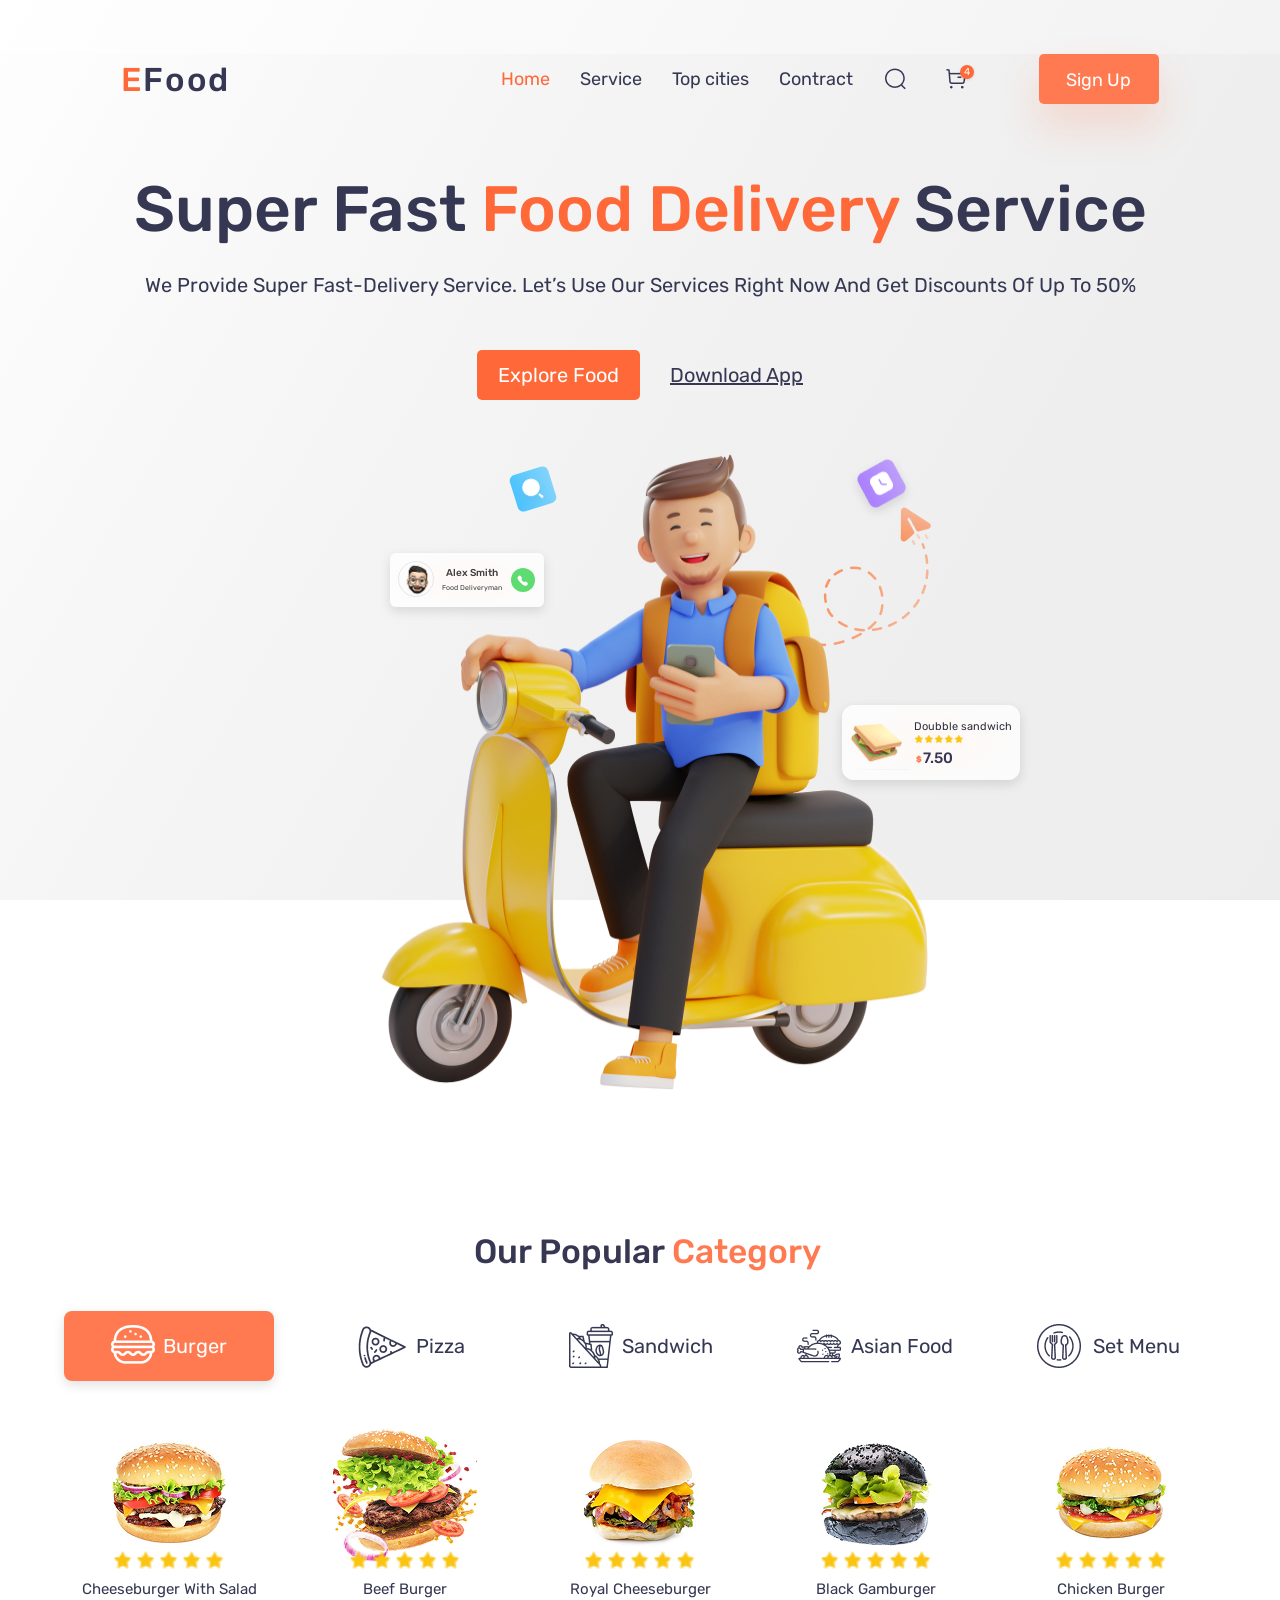
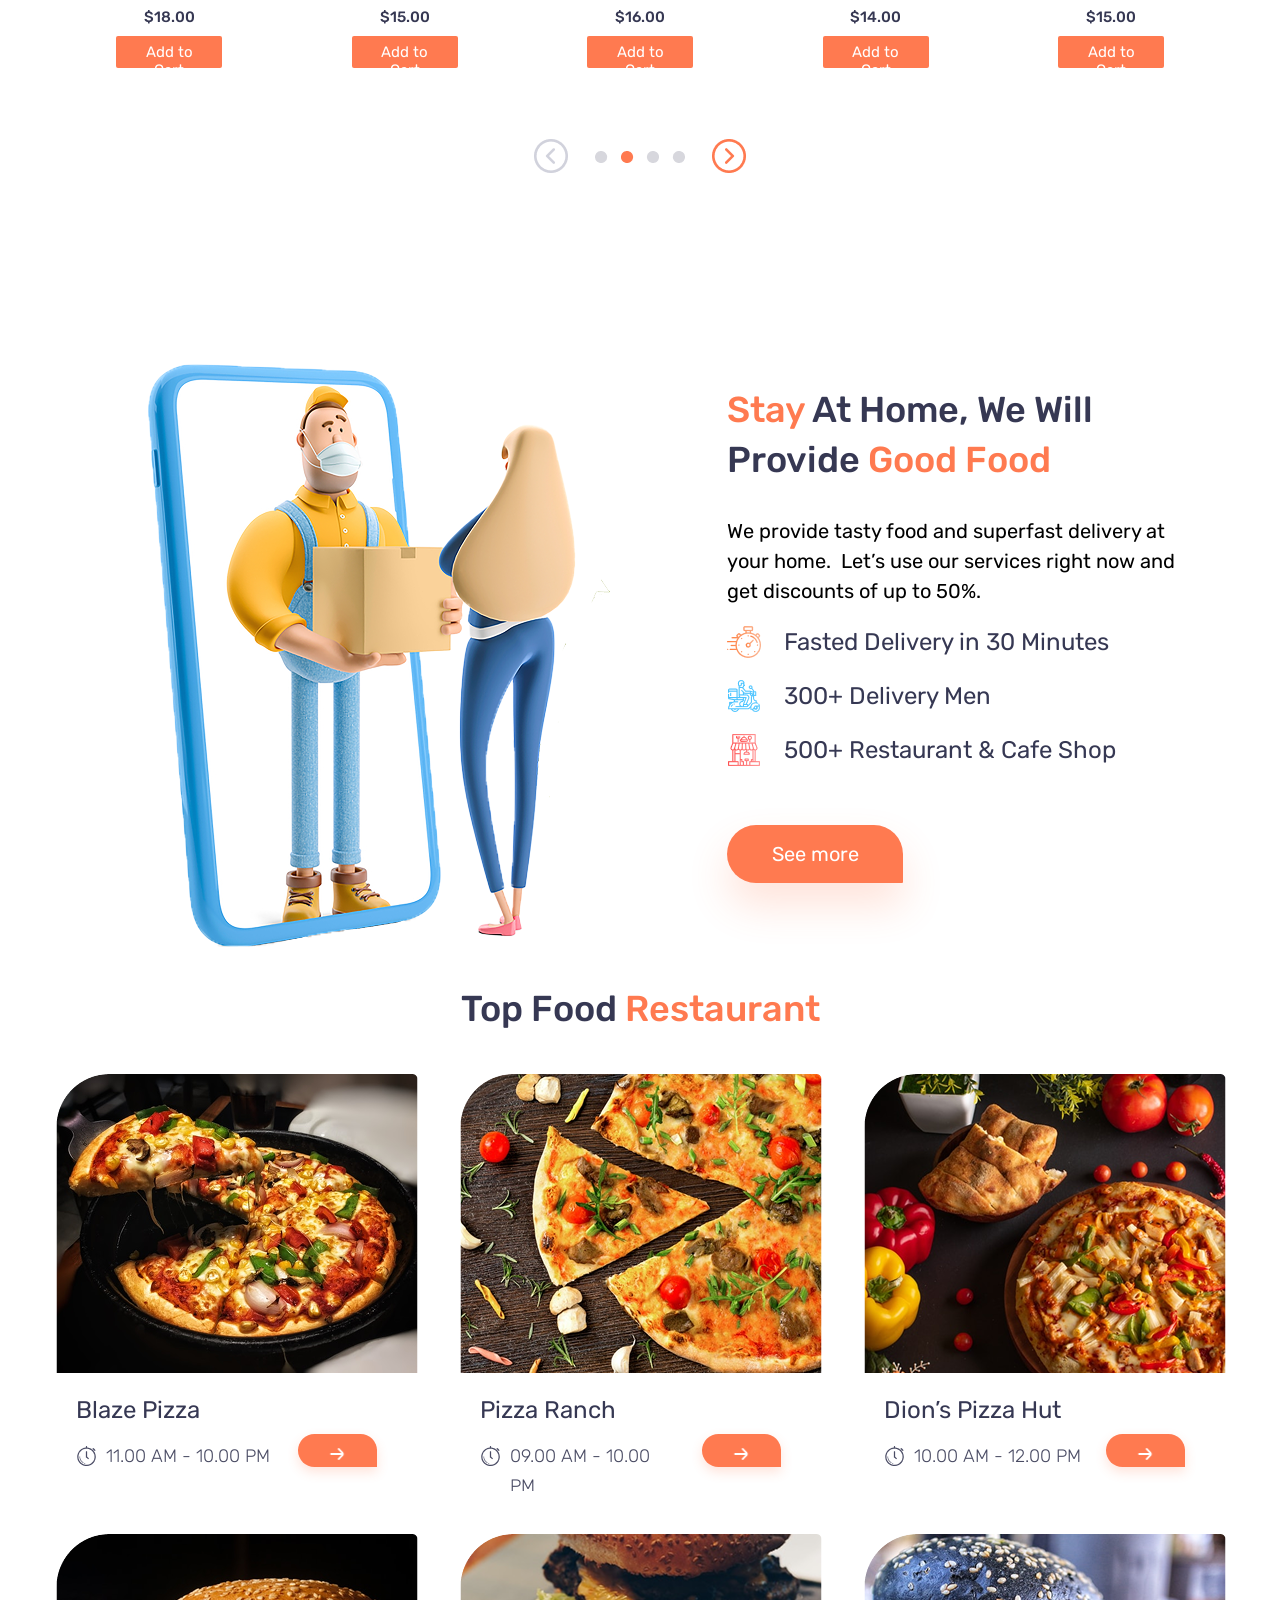
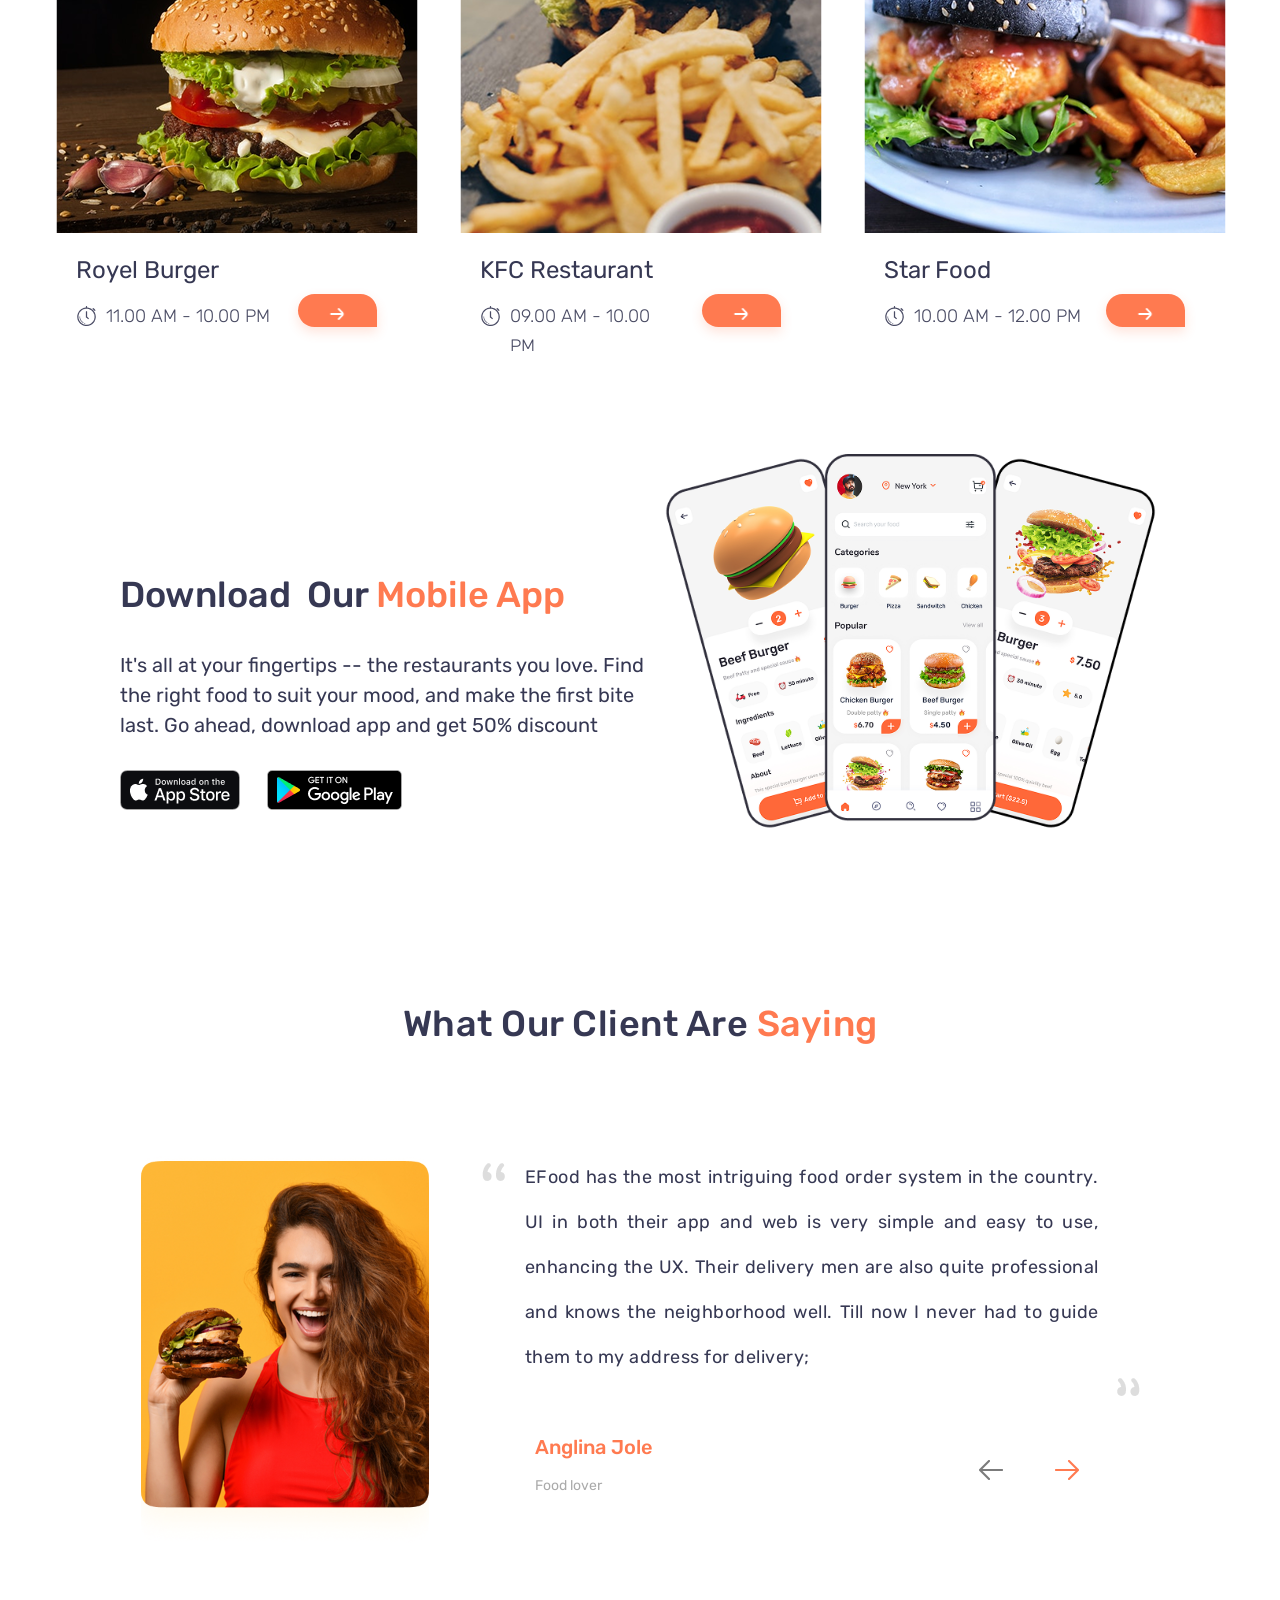
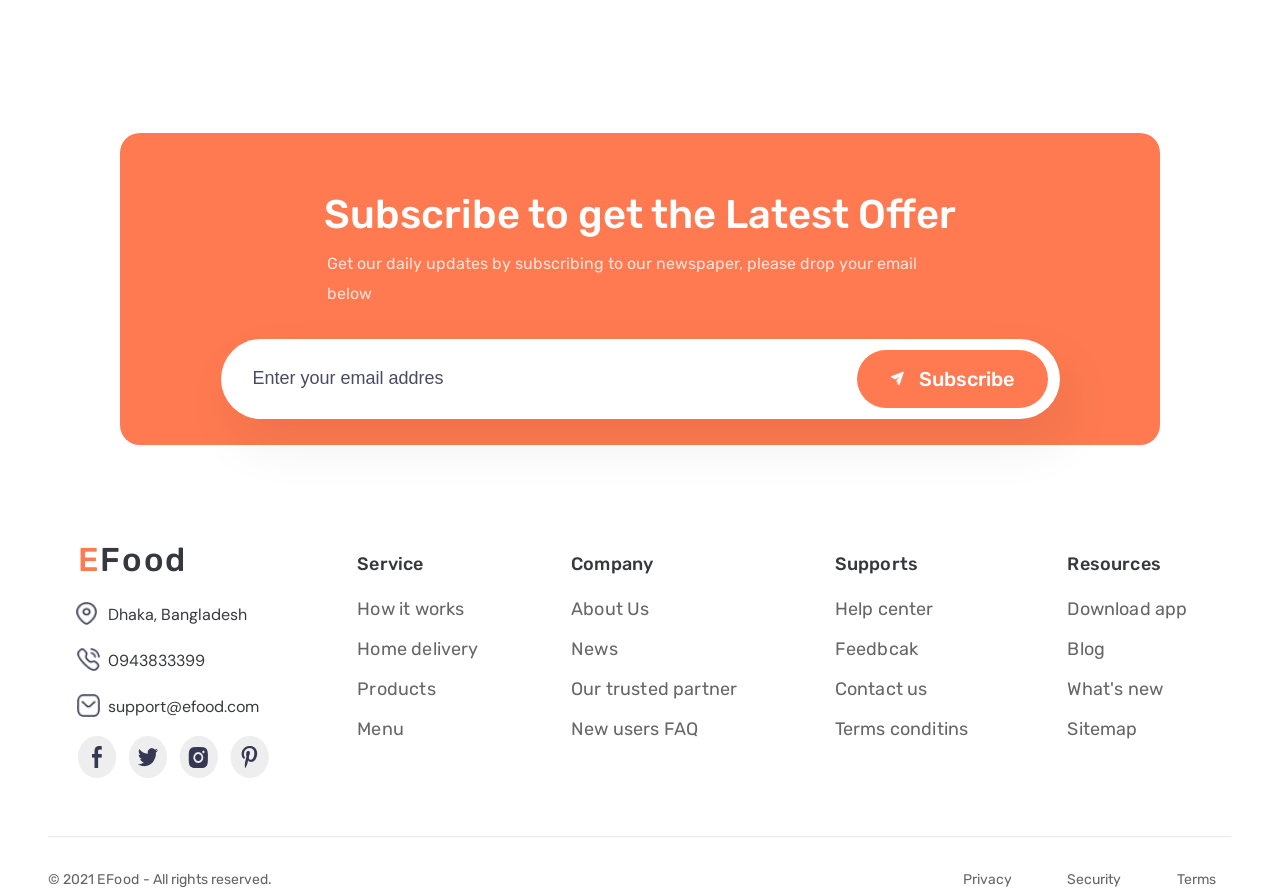
==== commit 6affa003: "refactor: copy files from lab4 without history" ====
--- a/index.html
+++ b/index.html
@@ -33,7 +33,7 @@
                 </div>
              </div>   
              <div class="menu_right">
-                <button class="header__right-button" disabled>
+                <button class="header__right-button">
                     <span class="signup_span">Sign Up</span>
                 </button>
                 <button class="mobile-menu-btn">
@@ -457,8 +457,8 @@
             </div>
                  
            <div class="menu-footer-column">
+                <h2 class="column-title">About Us</h2>
                 <ul class="footer-menu">
-                    <h2 class="column-title">About Us</h2>
                     <li><a href="#">Service</a></li>
                     <li><a href="#">Company</a></li>
                     <li><a href="#">Supports</a></li>
--- a/css/main.css
+++ b/css/main.css
@@ -81,6 +81,22 @@
     box-sizing: border-box;
   }
 
+
+  /*body {
+    width: 100%;
+    min-height: 100vh; /* Минимальная высота - на весь экран 
+    margin: 0 auto;
+    max-width: 1440px; /* Максимальная ширина для больших экранов 
+    
+    /* Для контента, который должен растягиваться 
+    display: flex;
+    flex-direction: column;
+  }*/
+
+  /*body{
+    background: linear-gradient(120deg, rgba(239, 239, 239, 0.00) -2.01%, rgba(237, 237, 237, 1.0) 103.74%);
+    backdrop-filter: blur(388.5px);
+  }*/
   body, html {
     height: 100%;
     min-height: 100vh;
@@ -155,7 +171,6 @@
     position: relative;
   }
   
-
   .header__nav .nav__list:nth-child(1) .nav__item {
     color: #FF6838;
   }
@@ -170,20 +185,9 @@
     padding: 0.5rem 0; 
   }
   
-/*pseudo-classes for nav-link*/
-.nav__link:hover {
-  color: #FF7A50;
-  transform: translateY(-2px);
-}
-
-.nav__link:active {
-  transform: scale(0.98);
-}
-
-.nav__link:focus-visible {
-  outline: 2px dashed #FF7A50;
-  outline-offset: 3px;
-}
+  .nav__link.active {
+    color: #FF6838 !important;
+  }
   
   .header__actions {
     display: flex;
@@ -244,11 +248,6 @@
   .header__right-button:hover {
     opacity: 0.9;
   }
-
-  .header__right-button:disabled {
-    background-color: #ccc; 
-    cursor: not-allowed; 
-}
   
   .signup_span {
     font-size: 1.125rem; 
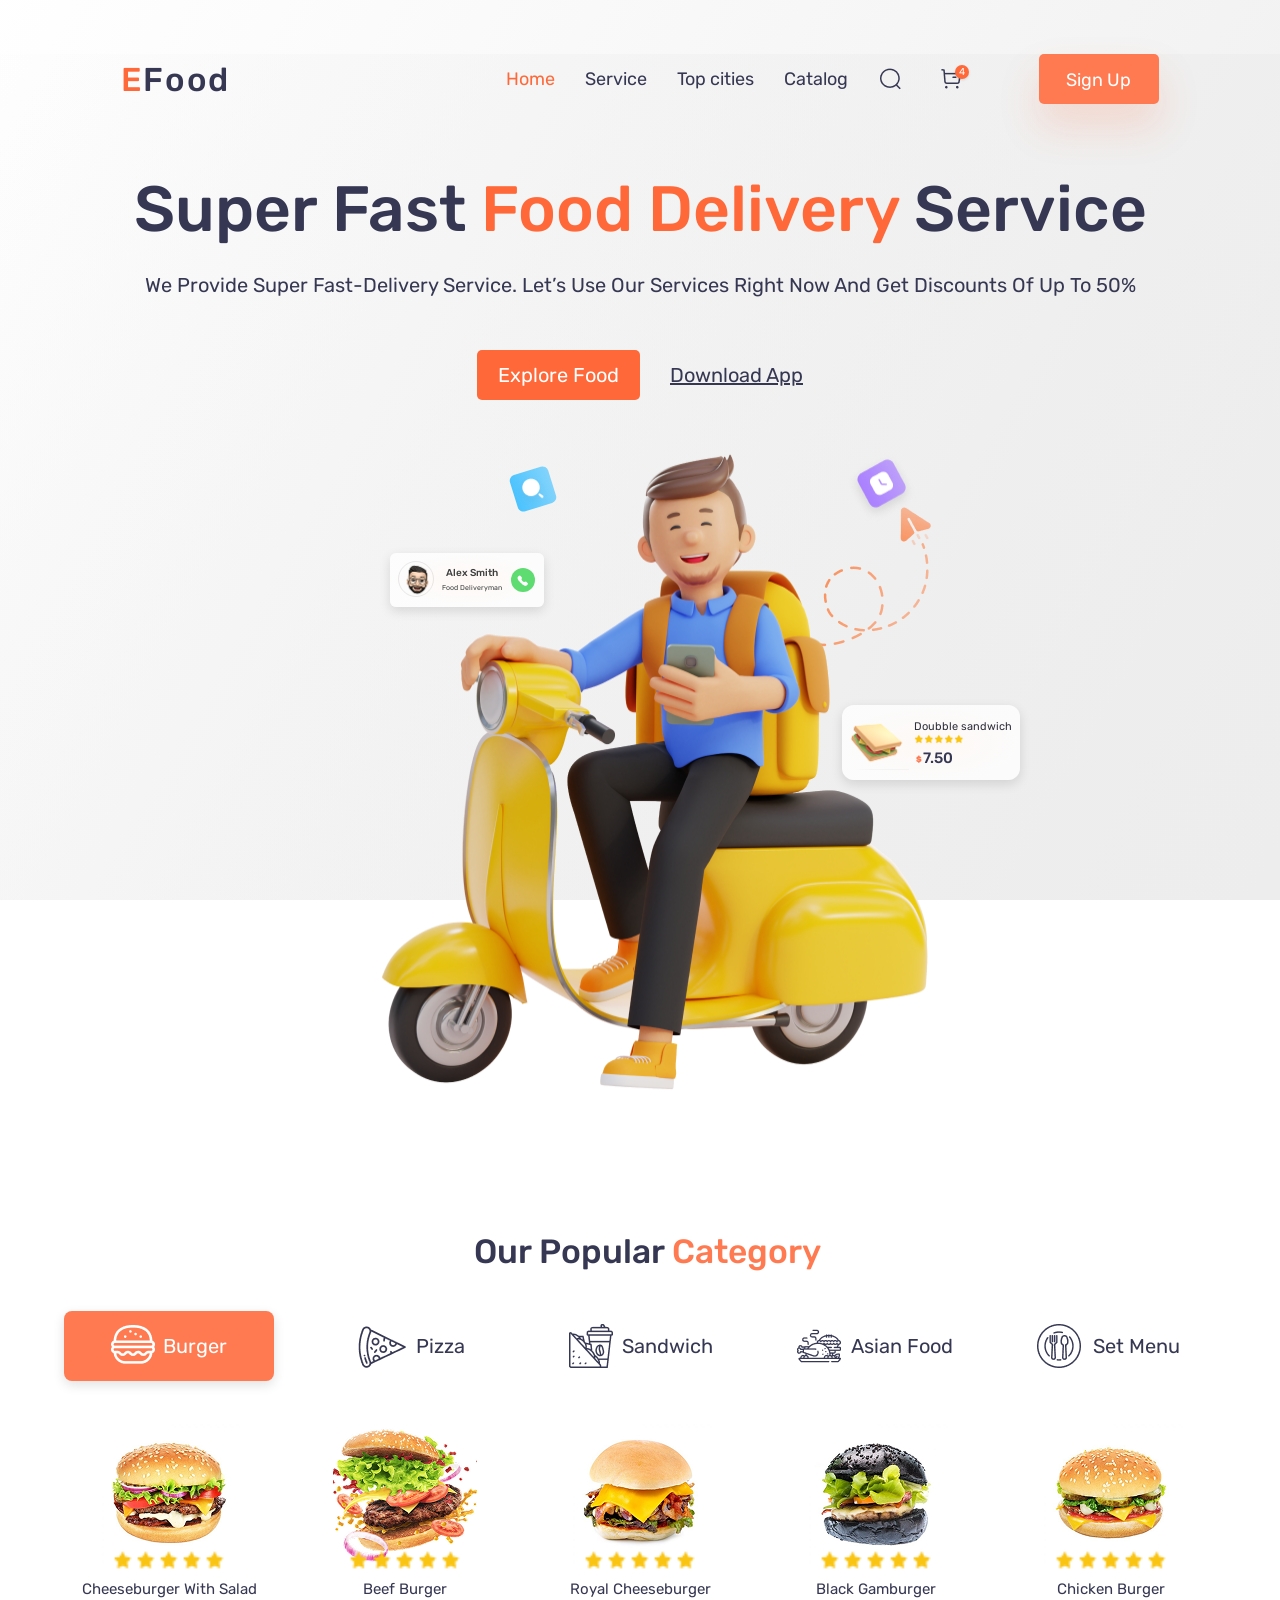
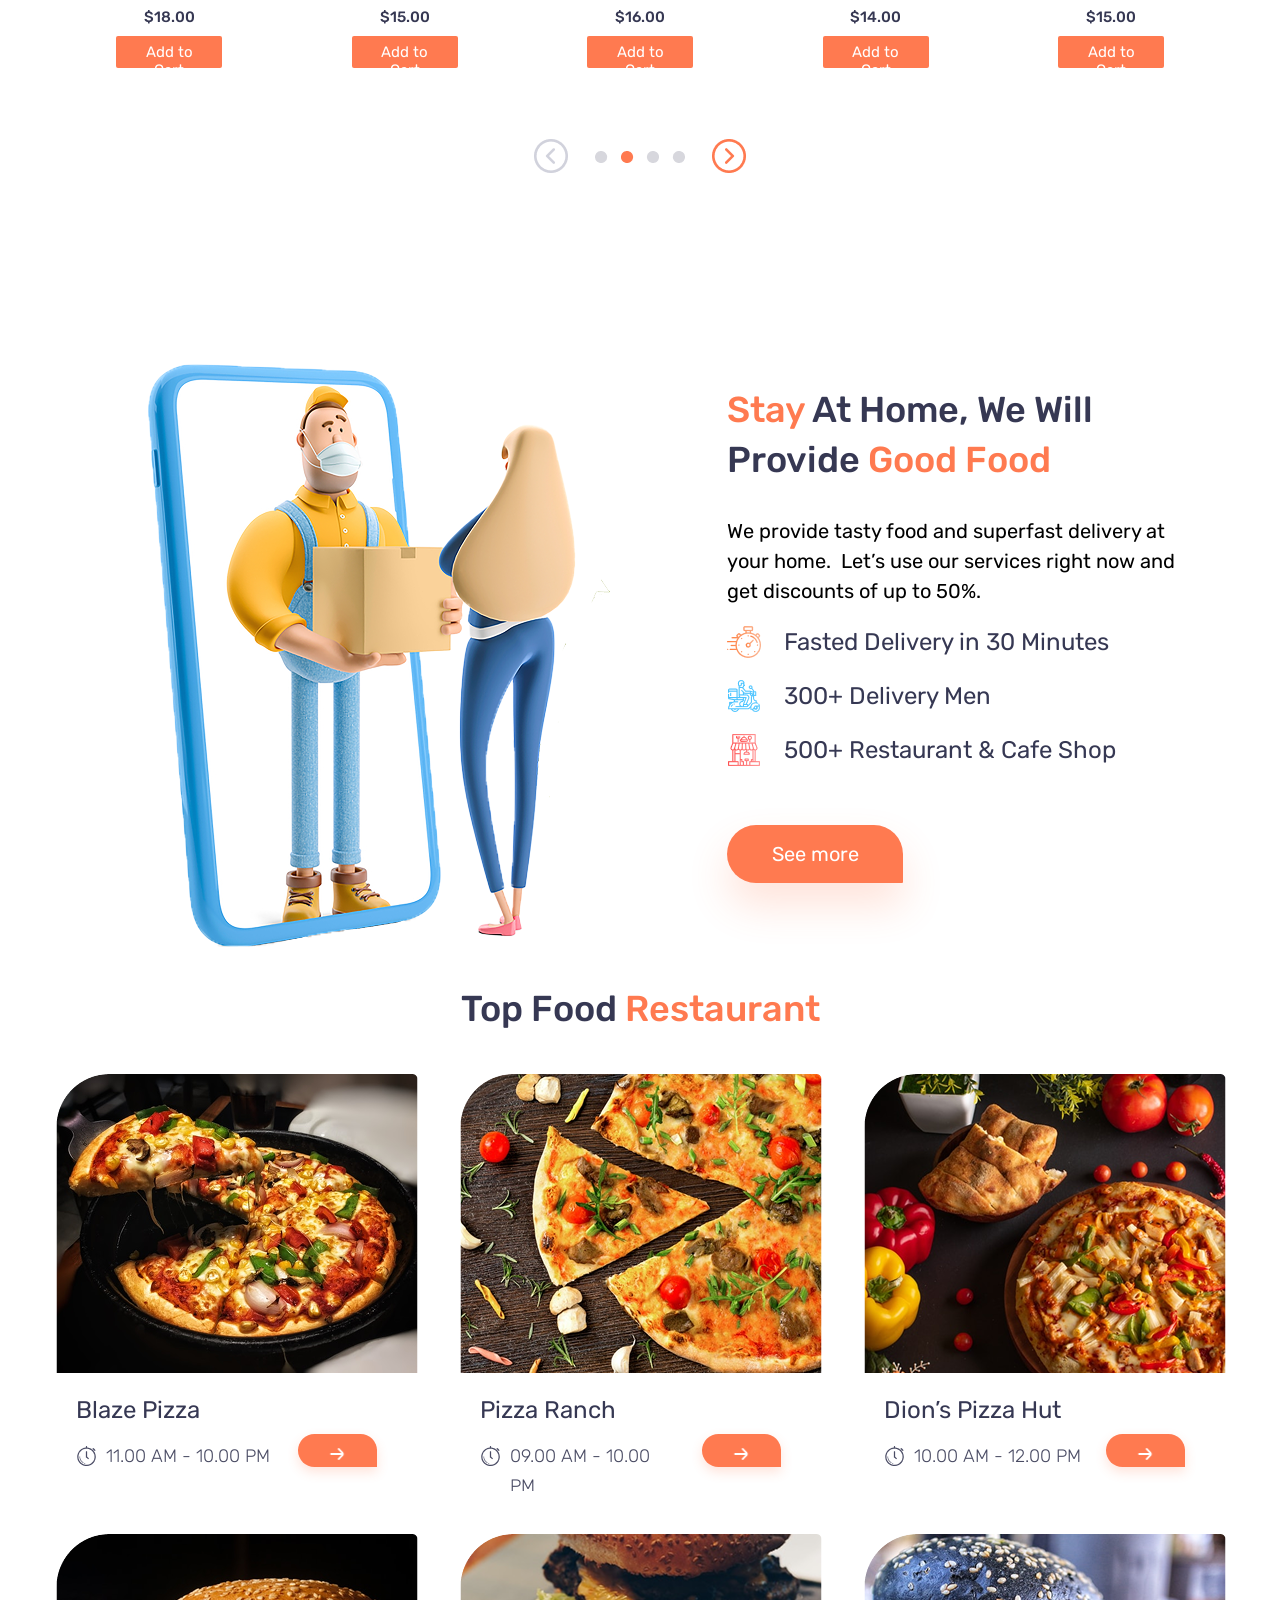
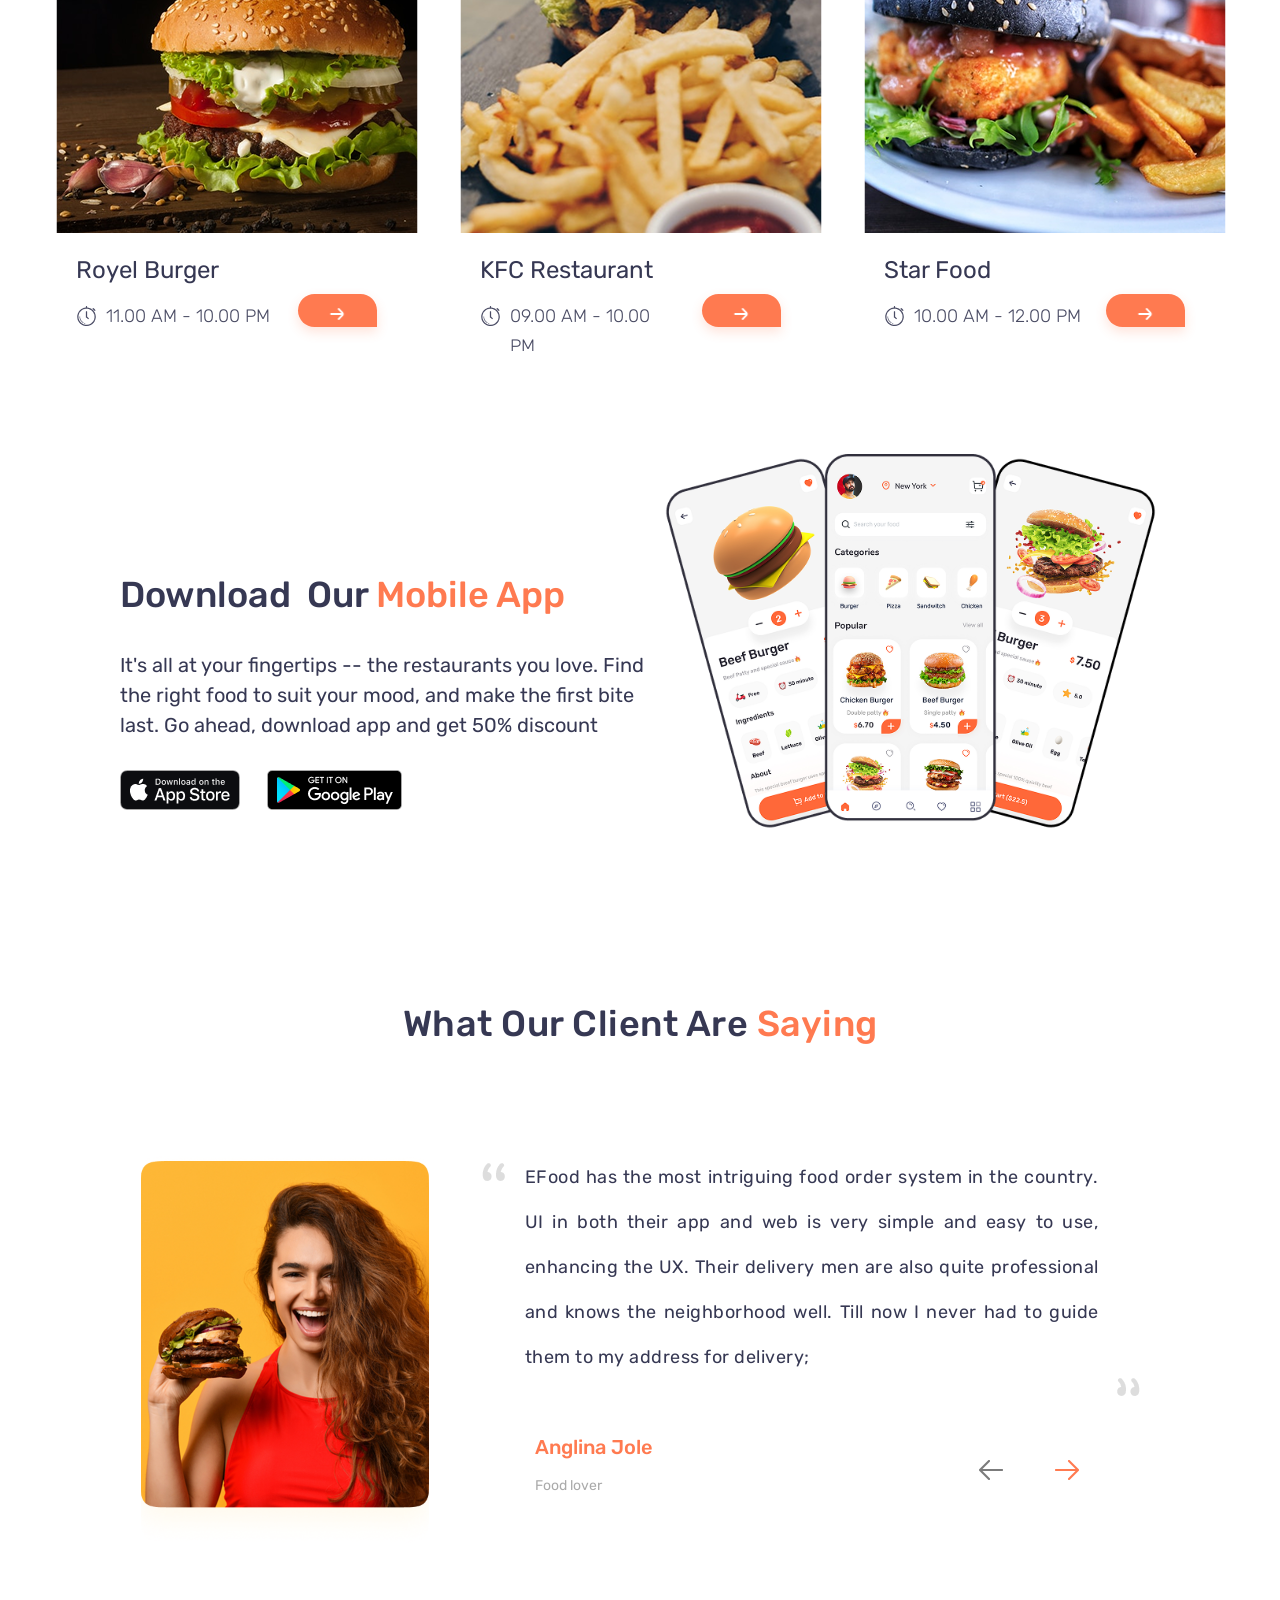
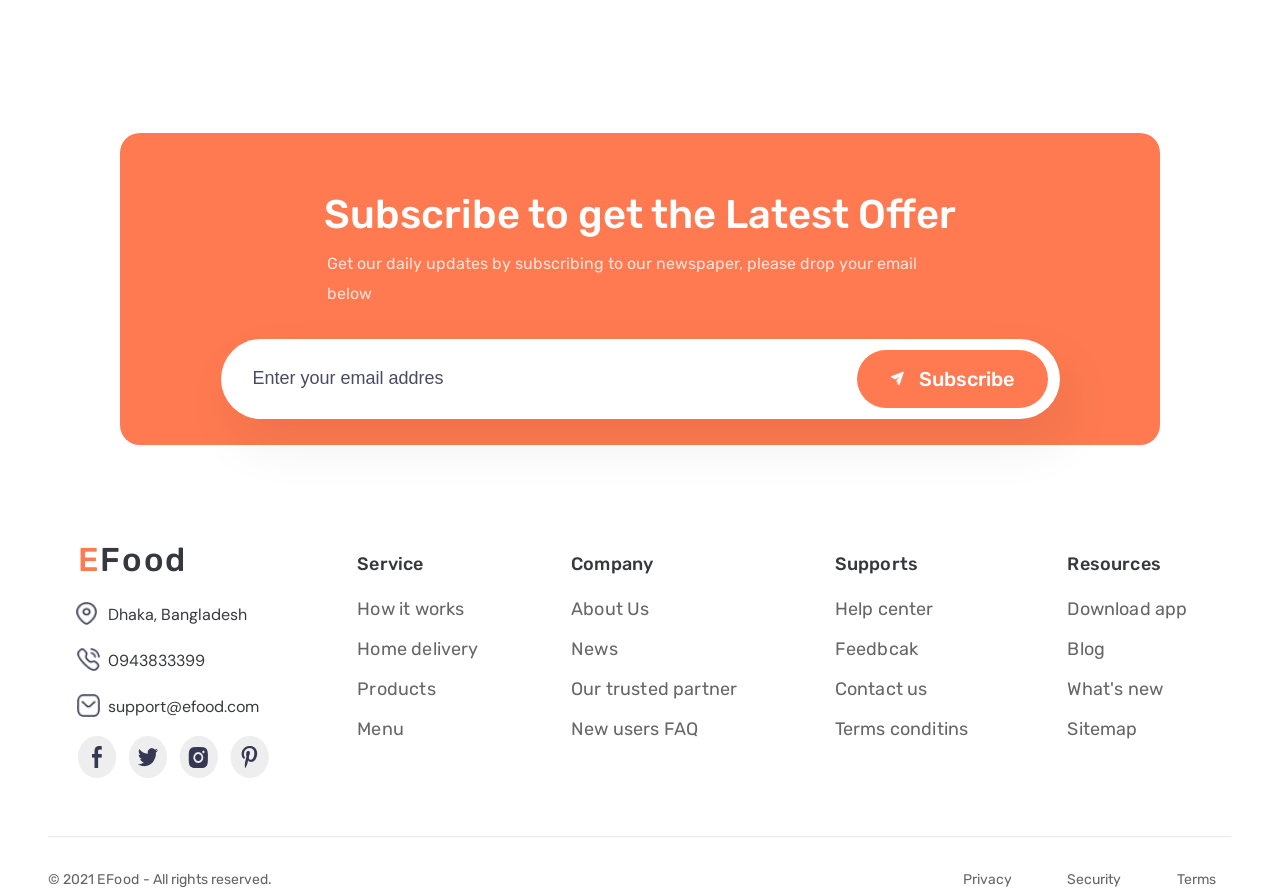
==== commit 1efd56a6: "feat: update link text and href to catalog in index.html" ====
--- a/index.html
+++ b/index.html
@@ -18,7 +18,7 @@
                         <li class="nav__item"><a href="/" class="nav__link active">Home</a></li>
                         <li class="nav__item"><a href="#service" class="nav__link">Service</a></li>
                         <li class="nav__item"><a href="#cities" class="nav__link">Top cities</a></li>
-                        <li class="nav__item"><a href="#contact" class="nav__link">Contract</a></li>
+                        <li class="nav__item"><a href="catalog.html" class="nav__link">Catalog</a></li>
                     </ul>
                 </nav>    
                 <div class="header__actions">
@@ -457,7 +457,8 @@
             </div>
                  
            <div class="menu-footer-column">
-                <h2 class="column-title">About Us</h2>
+                
+            <h2 class="column-title">About Us</h2>
                 <ul class="footer-menu">
                     <li><a href="#">Service</a></li>
                     <li><a href="#">Company</a></li>
